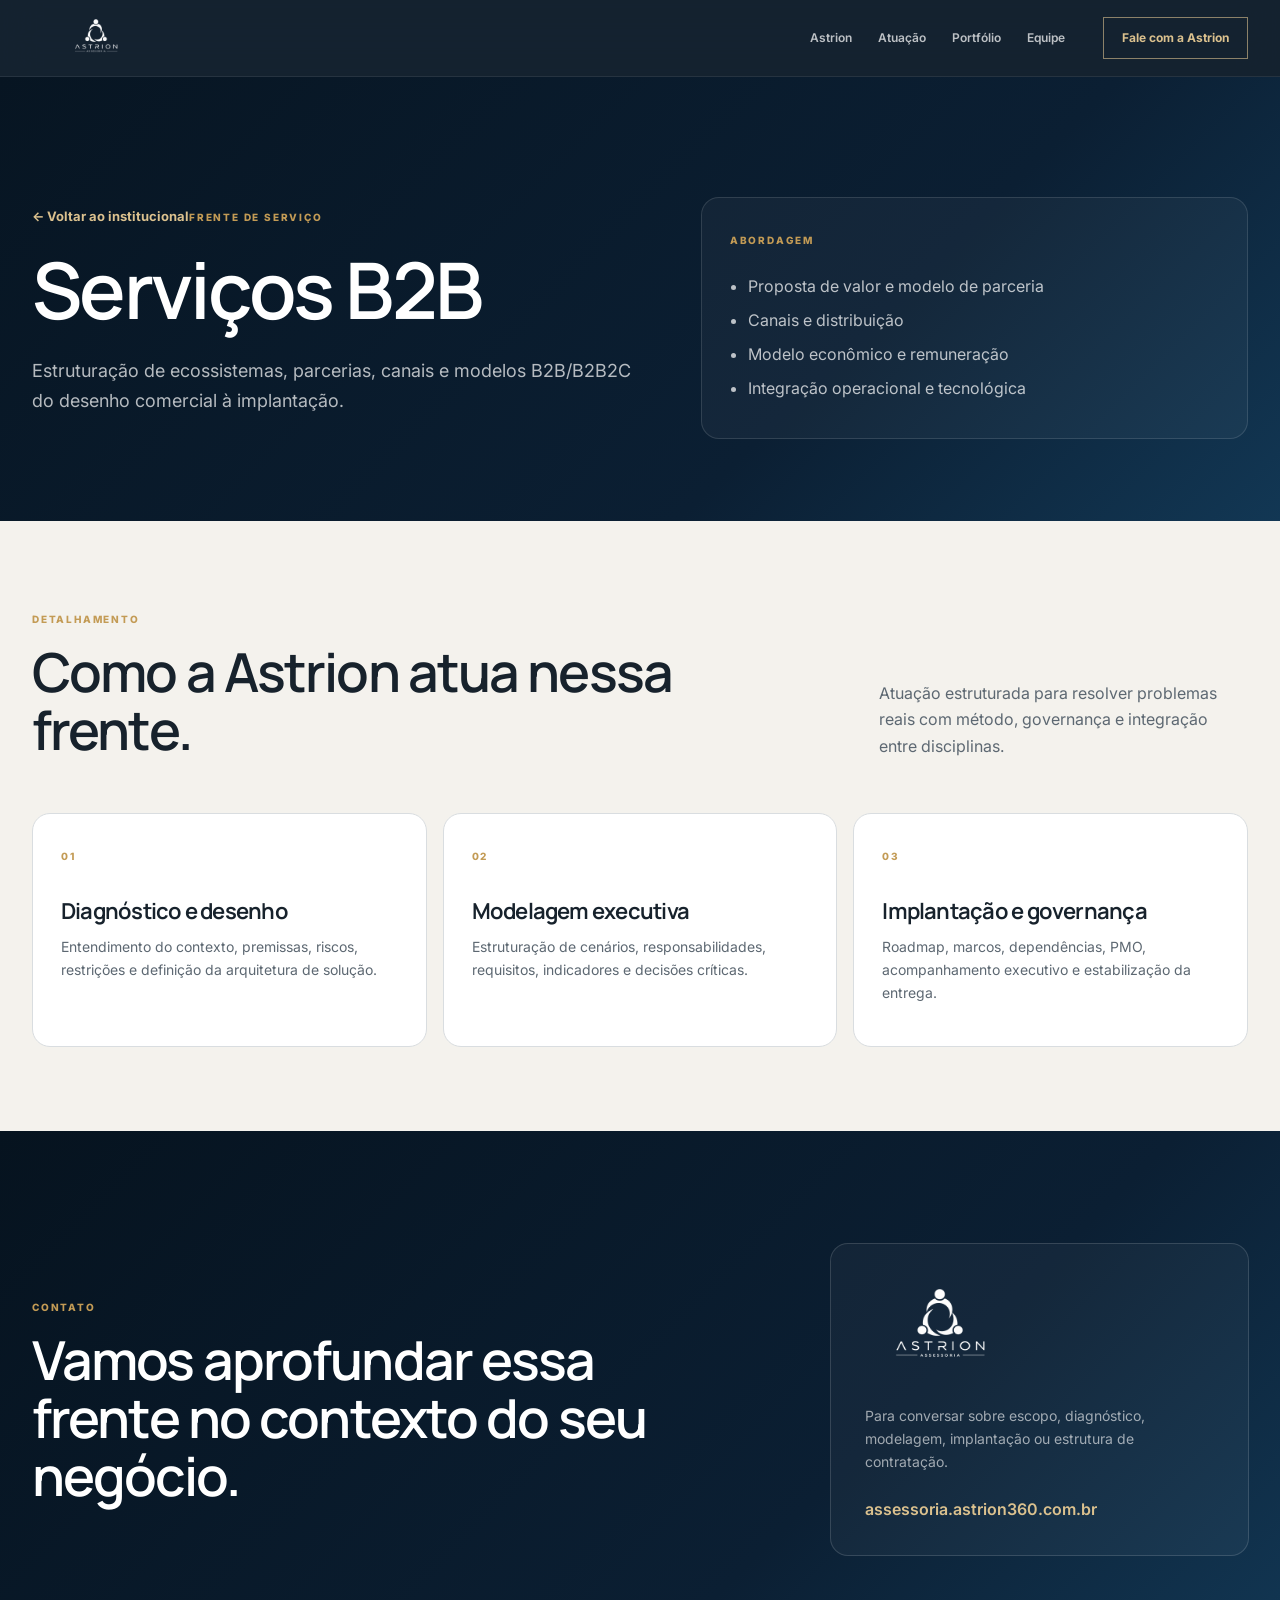
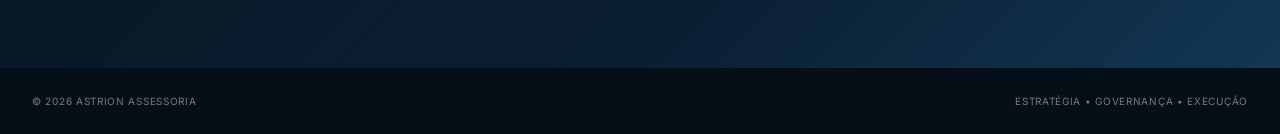
==== servicos/b2b.html @ 3fa319f4 "Publish institutional portfolio and service detail pages" ====
<!doctype html><html lang="pt-BR"><head><meta charset="utf-8"><meta name="viewport" content="width=device-width,initial-scale=1,viewport-fit=cover"><title>Serviços B2B | Astrion Assessoria</title><link rel="preconnect" href="https://fonts.googleapis.com"><link rel="preconnect" href="https://fonts.gstatic.com" crossorigin><link href="https://fonts.googleapis.com/css2?family=Inter:wght@400;500;600;700&family=Manrope:wght@500;600;700&display=swap" rel="stylesheet"><link rel="stylesheet" href="../styles.css"></head><body><header class="site-header"><div class="container header-inner"><a class="brand" href="../index.html"><img src="../assets/astrion-logo.png" alt="Astrion"></a><nav class="desktop-nav"><a href="../index.html#astrion">Astrion</a><a href="../index.html#atuacao">Atuação</a><a href="../index.html#portfolio">Portfólio</a><a href="../index.html#equipe">Equipe</a></nav><a class="header-cta" href="../index.html#contato">Fale com a Astrion</a></div></header><main><section class="detail-hero"><div class="container detail-hero-grid"><div><a class="back-link" href="../index.html#atuacao">← Voltar ao institucional</a><span class="eyebrow">FRENTE DE SERVIÇO</span><h1>Serviços B2B</h1><p>Estruturação de ecossistemas, parcerias, canais e modelos B2B/B2B2C do desenho comercial à implantação.</p></div><aside class="detail-panel"><span class="eyebrow">ABORDAGEM</span><ul><li>Proposta de valor e modelo de parceria</li><li>Canais e distribuição</li><li>Modelo econômico e remuneração</li><li>Integração operacional e tecnológica</li></ul></aside></div></section><section class="detail-section section-light"><div class="container section-heading"><div><span class="eyebrow">DETALHAMENTO</span><h2>Como a Astrion atua nessa frente.</h2></div><p>Atuação estruturada para resolver problemas reais com método, governança e integração entre disciplinas.</p></div><div class="container detail-grid"><article class="detail-card"><span class="eyebrow">01</span><h3>Diagnóstico e desenho</h3><p>Entendimento do contexto, premissas, riscos, restrições e definição da arquitetura de solução.</p></article><article class="detail-card"><span class="eyebrow">02</span><h3>Modelagem executiva</h3><p>Estruturação de cenários, responsabilidades, requisitos, indicadores e decisões críticas.</p></article><article class="detail-card"><span class="eyebrow">03</span><h3>Implantação e governança</h3><p>Roadmap, marcos, dependências, PMO, acompanhamento executivo e estabilização da entrega.</p></article></div></section><section class="contact-section"><div class="container contact-grid"><div><span class="eyebrow">CONTATO</span><h2>Vamos aprofundar essa frente no contexto do seu negócio.</h2></div><div class="contact-card"><img src="../assets/astrion-logo.png" alt="Astrion"><p>Para conversar sobre escopo, diagnóstico, modelagem, implantação ou estrutura de contratação.</p><a href="https://assessoria.astrion360.com.br/">assessoria.astrion360.com.br</a></div></div></section></main><footer class="site-footer"><div class="container footer-inner"><span>© 2026 Astrion Assessoria</span><span>Estratégia • Governança • Execução</span></div></footer></body></html>
---- styles.css ----
:root{
  --navy:#081725;
  --navy-2:#0e2941;
  --graphite:#171c22;
  --ink:#17222c;
  --slate:#5d6872;
  --muted:#87919a;
  --paper:#f4f2ed;
  --white:#fff;
  --line:#d9dde0;
  --gold:#c39b55;
  --gold-soft:#dbc18e;
  --gold-pale:#efe5d2;
  --shadow:0 24px 70px rgba(8,23,37,.13);
  --shadow-hover:0 28px 70px rgba(8,23,37,.18);
  --radius-sm:14px;
  --radius-md:18px;
  --radius-lg:24px;
  --ease:cubic-bezier(.22,.61,.36,1);
  --max:1240px;
}
*{box-sizing:border-box}
html{scroll-behavior:smooth}
body{margin:0;background:var(--paper);color:var(--ink);font-family:Inter,Arial,sans-serif;font-size:16px;line-height:1.5;-webkit-font-smoothing:antialiased}
img{display:block;max-width:100%}
a{color:inherit;text-decoration:none}
summary,a{-webkit-tap-highlight-color:transparent}
.container{width:min(var(--max),calc(100% - 64px));margin:0 auto}
.section-title,.section-copy,.section-heading>div,.section-heading>p{min-width:0}
.section-heading h2,.section-title h2{max-width:900px}
.section-heading>p{max-width:520px;justify-self:end}
.site-header{position:sticky;top:0;z-index:50;background:rgba(8,23,37,.95);backdrop-filter:blur(18px);border-bottom:1px solid rgba(255,255,255,.08)}
.header-inner{height:76px;display:flex;align-items:center;gap:28px}
.brand{width:128px;flex:0 0 auto}.brand img{width:100%;height:48px;object-fit:contain;filter:brightness(0) invert(1)}
.desktop-nav{display:flex;gap:26px;margin-left:auto}.desktop-nav a{font-size:12px;font-weight:600;color:rgba(255,255,255,.72);transition:.2s}.desktop-nav a:hover{color:#fff}
.header-cta{margin-left:10px;padding:11px 18px;border:1px solid rgba(219,193,142,.6);color:var(--gold-soft);font-size:12px;font-weight:700}
.mobile-nav{display:none;margin-left:auto;position:relative}.mobile-nav summary{list-style:none;width:44px;height:44px;display:grid;place-content:center;gap:5px;cursor:pointer}.mobile-nav summary::-webkit-details-marker{display:none}.mobile-nav summary span{width:22px;height:2px;background:#fff}.mobile-panel{position:absolute;right:0;top:52px;width:min(330px,86vw);padding:18px;background:var(--navy);border:1px solid rgba(255,255,255,.1);box-shadow:var(--shadow);display:grid}.mobile-panel a{padding:13px 8px;color:rgba(255,255,255,.8);font-size:14px;border-bottom:1px solid rgba(255,255,255,.08)}.mobile-panel .mobile-cta{margin-top:10px;border:1px solid var(--gold);color:var(--gold-soft);text-align:center}
.eyebrow{display:inline-block;margin-bottom:16px;color:var(--gold);font-size:10px;font-weight:800;letter-spacing:.18em;text-transform:uppercase}
h1,h2,h3,p{margin-top:0}h1,h2,h3{font-family:Manrope,Inter,sans-serif;letter-spacing:-.035em}h1{font-size:clamp(48px,6.1vw,88px);line-height:1.02;font-weight:600;margin-bottom:26px}h2{font-size:clamp(36px,4.2vw,58px);line-height:1.08;font-weight:600;margin-bottom:0}h3{font-size:22px;line-height:1.2;font-weight:650}.lead{font-size:20px;line-height:1.58;color:var(--slate)}
.hero{position:relative;overflow:hidden;background:radial-gradient(circle at 78% 28%,rgba(195,155,85,.14),transparent 25%),linear-gradient(135deg,#071522,#0a1d2d 63%,#102e48);color:#fff}.hero::before{content:"";position:absolute;inset:0;background-image:linear-gradient(rgba(255,255,255,.028) 1px,transparent 1px),linear-gradient(90deg,rgba(255,255,255,.028) 1px,transparent 1px);background-size:64px 64px;mask-image:linear-gradient(90deg,transparent 12%,#000 55%,#000)}.hero-grid{position:relative;z-index:2;min-height:calc(100svh - 76px);display:grid;grid-template-columns:1.18fr .82fr;gap:8vw;align-items:center;padding-top:72px;padding-bottom:100px}.hero-copy>p{max-width:760px;font-size:19px;line-height:1.65;color:rgba(255,255,255,.68)}.hero-actions{display:flex;gap:12px;flex-wrap:wrap;margin-top:34px}.btn{padding:14px 20px;font-size:13px;font-weight:700;border:1px solid transparent;transition:.2s}.btn-gold{background:var(--gold);color:#141a20}.btn-gold:hover{background:#d1ac67}.btn-ghost{border-color:rgba(255,255,255,.24);color:#fff}.btn-ghost:hover{border-color:rgba(255,255,255,.6)}
.hero-visual{position:relative;min-height:540px;display:grid;place-items:center;isolation:isolate}
.hero-emblem{position:relative;z-index:3;width:min(300px,62%);aspect-ratio:1;border-radius:50%;display:grid;place-items:center;background:rgba(255,255,255,.96);box-shadow:0 28px 80px rgba(0,0,0,.32)}
.hero-emblem img{width:63%}
.hero-orbit{position:absolute;left:50%;top:50%;translate:-50% -50%;border:1px solid rgba(219,193,142,.2);border-radius:50%;pointer-events:none}
.orbit-1{width:min(410px,78%);aspect-ratio:1}
.orbit-2{width:min(520px,98%);aspect-ratio:1;border-style:dashed}
.hero-index{--x:18%;--y:23%;position:absolute;z-index:4;left:var(--x);top:var(--y);translate:-50% -50%;width:150px;display:grid;justify-items:center;gap:5px;text-align:center;color:rgba(255,255,255,.66)}
.hero-index span{font-family:Manrope;font-size:28px;line-height:1;color:var(--gold-soft)}
.hero-index small{display:block;font-size:9px;line-height:1.2;letter-spacing:.15em;text-transform:uppercase;white-space:nowrap}
.idx-2{--x:84%;--y:50%}
.idx-3{--x:27%;--y:80%}.hero-capabilities{position:relative;z-index:3;border-top:1px solid rgba(255,255,255,.1);background:rgba(4,13,21,.34)}.capability-row{display:grid;grid-template-columns:repeat(5,1fr)}.capability-row div{padding:22px 24px;border-left:1px solid rgba(255,255,255,.08)}.capability-row div:first-child{border-left:none}.capability-row small{display:block;margin-bottom:5px;font-size:8px;letter-spacing:.14em;color:var(--gold-soft)}.capability-row strong{font-size:13px;font-weight:600;color:rgba(255,255,255,.82)}
.section{padding:112px 0}.section-light{background:var(--paper)}.section-white{background:#fff}.section-navy{background:var(--navy);color:#fff}.section-graphite{background:var(--graphite);color:#fff}.two-col{display:grid;grid-template-columns:1fr 1fr;gap:100px}.intro-grid{align-items:start}.section-copy p{color:var(--slate);font-size:16px;line-height:1.7}.pillars{display:grid;grid-template-columns:repeat(4,1fr);grid-auto-rows:1fr;gap:1px;margin-top:64px;background:var(--line);border:1px solid var(--line);border-radius:var(--radius-md);overflow:hidden}.pillars article{background:#fff;padding:30px;min-height:220px;height:100%}.pillars span,.service-card b,.method-track b,.references-grid span,.engagement-grid span{font-size:10px;color:var(--gold);font-weight:800}.pillars h3{margin:34px 0 10px}.pillars p{font-size:14px;color:var(--slate);line-height:1.6}.section-heading{display:grid;grid-template-columns:minmax(0,1.35fr) minmax(300px,.65fr);gap:80px;align-items:end;margin-bottom:54px}.section-heading>p{margin:0;color:var(--slate);line-height:1.65}.section-heading.inverse h2{color:#fff}.section-heading.inverse>p{color:rgba(255,255,255,.62)}
.services-grid{display:grid;grid-template-columns:repeat(3,1fr);grid-auto-rows:1fr;gap:14px;align-items:stretch}.service-card{min-height:240px;height:100%;padding:30px;border:1px solid rgba(255,255,255,.12);background:rgba(255,255,255,.028);border-radius:var(--radius-sm)}.service-card h3{margin:46px 0 12px;color:#fff}.service-card p{margin:0;color:rgba(255,255,255,.58);font-size:14px;line-height:1.58}.service-wide{grid-column:span 3;min-height:auto;display:grid;grid-template-columns:70px .5fr 1fr;align-items:center}.service-wide h3{margin:0}.service-wide p{max-width:700px}
.expertise-grid{display:grid;grid-template-columns:1.25fr .75fr .75fr;grid-template-rows:1fr 1fr;gap:16px;align-items:stretch}.expertise-card{padding:34px;background:#fff;border:1px solid #e0ddd6;min-height:260px;height:100%;border-radius:var(--radius-md)}.expertise-card.featured{grid-row:span 2;background:var(--navy);color:#fff;padding:42px}.expertise-card>span{font-size:9px;font-weight:800;letter-spacing:.14em;color:var(--gold)}.expertise-card h3{font-size:26px;margin:32px 0 14px}.expertise-card p{font-size:14px;line-height:1.65;color:var(--slate)}.expertise-card.featured p{color:rgba(255,255,255,.63)}.expertise-card ul{list-style:none;padding:0;margin:28px 0 0}.expertise-card li{padding:10px 0;border-top:1px solid rgba(255,255,255,.12);font-size:13px;color:rgba(255,255,255,.78)}
.method-track{display:grid;grid-template-columns:repeat(6,1fr);grid-auto-rows:1fr;gap:1px;background:rgba(255,255,255,.12);border:1px solid rgba(255,255,255,.12);border-radius:var(--radius-md);overflow:hidden}.method-track article{padding:28px 22px;background:var(--graphite);min-height:245px;height:100%}.method-track h3{margin:44px 0 10px;color:#fff;font-size:18px}.method-track p{font-size:13px;line-height:1.58;color:rgba(255,255,255,.56)}.governance-bar{margin-top:34px;display:grid;grid-template-columns:repeat(5,1fr);border-top:1px solid rgba(255,255,255,.12);border-bottom:1px solid rgba(255,255,255,.12)}.governance-bar div{padding:18px 14px;border-left:1px solid rgba(255,255,255,.1)}.governance-bar div:first-child{border-left:none}.governance-bar small{display:block;font-size:8px;letter-spacing:.14em;color:var(--gold-soft);margin-bottom:6px}.governance-bar strong{font-size:12px;color:rgba(255,255,255,.75)}
.integrator-grid{display:grid;grid-template-columns:.85fr 1.15fr;gap:80px;align-items:center}.integrator-diagram{position:relative;min-height:620px;display:grid;place-items:center}.core{position:relative;z-index:3;width:220px;height:220px;border-radius:50%;background:#fff;box-shadow:var(--shadow);display:grid;place-items:center;text-align:center}.core img{width:115px}.core span{margin-top:-38px;font-size:10px;letter-spacing:.1em;text-transform:uppercase;color:var(--slate)}.node{position:absolute;width:144px;min-height:44px;padding:12px 14px;background:var(--navy);color:#fff;text-align:center;display:grid;place-items:center;font-size:11px;line-height:1.25;font-weight:600;box-shadow:0 10px 30px rgba(8,23,37,.13);border:1px solid rgba(195,155,85,.22);border-radius:12px}.node::after{content:"";position:absolute;height:1px;background:#cfc7b7;transform-origin:left center}.n1{top:5%;left:40%}.n1::after{width:120px;transform:rotate(76deg);left:50%;top:100%}.n2{top:20%;right:2%}.n2::after{width:120px;transform:rotate(145deg);left:0;top:80%}.n3{top:48%;right:0}.n3::after{width:120px;transform:rotate(180deg);left:0;top:50%}.n4{bottom:14%;right:6%}.n4::after{width:115px;transform:rotate(218deg);left:0;top:10%}.n5{bottom:5%;left:39%}.n5::after{width:120px;transform:rotate(260deg);left:50%;top:0}.n6{bottom:18%;left:2%}.n6::after{width:120px;transform:rotate(325deg);left:100%;top:15%}.n7{top:48%;left:0}.n7::after{width:120px;left:100%;top:50%}.n8{top:20%;left:4%}.n8::after{width:115px;transform:rotate(35deg);left:100%;top:80%}
.references-grid{display:grid;grid-template-columns:repeat(3,1fr);grid-auto-rows:1fr;gap:16px;align-items:stretch}.references-grid article{padding:30px;border:1px solid var(--line);background:var(--paper);min-height:230px;height:100%;border-radius:var(--radius-md)}.references-grid h3{margin:38px 0 10px}.references-grid p{font-size:14px;line-height:1.6;color:var(--slate)}
.team-section{background:linear-gradient(140deg,#071522,#0b1f33 68%,#0e2b45)}.team-grid{display:grid;grid-template-columns:repeat(3,1fr);grid-auto-rows:1fr;gap:28px;align-items:stretch}.person-card{height:100%;background:#fff;color:var(--ink);box-shadow:0 14px 40px rgba(0,0,0,.14);border:1px solid rgba(255,255,255,.3);border-radius:var(--radius-md);overflow:hidden}.portrait{aspect-ratio:4/5;background:#d9d7d1;overflow:hidden}.portrait img{width:100%;height:100%;object-fit:cover;object-position:center 18%;transition:transform .4s ease}.person-card:hover .portrait img{transform:scale(1.02)}.person-copy{padding:24px 24px 28px}.person-copy h3{font-size:22px;margin-bottom:7px}.person-copy .role{font-size:11px;line-height:1.45;font-weight:700;letter-spacing:.035em;color:#97763d;text-transform:uppercase;margin-bottom:15px}.person-copy>p:last-of-type{font-size:14px;line-height:1.62;color:var(--slate);margin-bottom:0}.person-copy small{display:block;margin-top:15px;color:var(--muted);font-size:10px;line-height:1.5}.portrait-placeholder{display:grid;place-items:center;background:radial-gradient(circle at 50% 38%,rgba(195,155,85,.2),transparent 22%),linear-gradient(145deg,#0b1f33,#143a58)}.portrait-placeholder{position:relative}.portrait-placeholder::before,.portrait-placeholder::after{content:"";position:absolute;border:1px solid rgba(219,193,142,.32);border-radius:50%}.portrait-placeholder::before{width:44%;aspect-ratio:1}.portrait-placeholder::after{width:68%;aspect-ratio:1;border-style:dashed;opacity:.6}.portrait-placeholder i{width:32%;aspect-ratio:1;border-radius:50%;background:rgba(255,255,255,.07);box-shadow:0 0 0 18px rgba(255,255,255,.025)}.pending-photo .person-copy{border-top:3px solid var(--gold)}.wellington-card .portrait img{object-position:22% 22%;transform:scale(1.33);transform-origin:40% 30%}.wellington-card:hover .portrait img{transform:scale(1.35)}
.engagement-grid{display:grid;grid-template-columns:repeat(4,1fr);grid-auto-rows:1fr;gap:14px;align-items:stretch}.engagement-grid article{padding:30px;background:#fff;border:1px solid var(--line);min-height:240px;height:100%;border-radius:var(--radius-md)}.engagement-grid h3{margin:42px 0 12px}.engagement-grid p{font-size:14px;line-height:1.6;color:var(--slate)}
.contact-section{padding:112px 0;background:linear-gradient(135deg,#06131f,#0b1f33 65%,#123754);color:#fff}.contact-grid{display:grid;grid-template-columns:1.25fr .75fr;gap:100px;align-items:center}.contact-card{padding:34px;border:1px solid rgba(255,255,255,.14);background:rgba(255,255,255,.04);border-radius:var(--radius-md)}.contact-card img{width:150px;filter:brightness(0) invert(1);margin-bottom:26px}.contact-card p{font-size:14px;line-height:1.65;color:rgba(255,255,255,.6)}.contact-card a{display:inline-block;margin-top:10px;color:var(--gold-soft);font-weight:600}.site-footer{background:#050f18;color:rgba(255,255,255,.45);font-size:10px;letter-spacing:.07em;text-transform:uppercase}.footer-inner{min-height:66px;display:flex;align-items:center;justify-content:space-between;gap:20px}
@media(max-width:1120px){.desktop-nav,.header-cta{display:none}.mobile-nav{display:block}.hero-grid{grid-template-columns:1fr .75fr;gap:40px}.capability-row{grid-template-columns:repeat(3,1fr)}.capability-row div:nth-child(4),.capability-row div:nth-child(5){border-top:1px solid rgba(255,255,255,.08)}.section-heading,.two-col,.integrator-grid,.contact-grid{grid-template-columns:1fr;gap:34px}.services-grid{grid-template-columns:repeat(2,1fr)}.service-wide{grid-column:span 2;grid-template-columns:60px 1fr}.service-wide p{grid-column:2}.expertise-grid{grid-template-columns:1fr 1fr;grid-template-rows:auto}.expertise-card.featured{grid-column:span 2;grid-row:auto}.method-track{grid-template-columns:repeat(3,1fr)}.governance-bar{grid-template-columns:repeat(3,1fr)}.team-grid{grid-template-columns:repeat(2,1fr)}.engagement-grid{grid-template-columns:repeat(2,1fr)}.integrator-diagram{min-height:560px}}
@media(max-width:760px){.container{width:min(100% - 36px,var(--max))}.header-inner{height:64px}.brand{width:105px}.brand img{height:42px}.hero-grid{min-height:auto;grid-template-columns:1fr;padding-top:72px;padding-bottom:66px}.hero-copy>p{font-size:16px}.hero-visual{min-height:360px;margin-top:10px}.hero-emblem{width:180px}.orbit-1{width:260px;height:260px}.orbit-2{width:330px;height:330px}.hero-index{width:118px}.hero-index span{font-size:20px}.hero-index small{font-size:8px;letter-spacing:.12em}.hero-index{--x:17%;--y:22%}.idx-2{--x:84%;--y:50%}.idx-3{--x:28%;--y:81%}.capability-row{grid-template-columns:1fr 1fr}.capability-row div{padding:16px 12px}.capability-row div:nth-child(3),.capability-row div:nth-child(5){border-top:1px solid rgba(255,255,255,.08)}.section{padding:78px 0}.section-heading{margin-bottom:36px}.pillars,.services-grid,.expertise-grid,.method-track,.references-grid,.team-grid,.engagement-grid{grid-template-columns:1fr}.pillars{margin-top:40px}.service-wide,.expertise-card.featured{grid-column:auto}.service-wide{display:block}.service-wide h3{margin:34px 0 10px}.method-track article{min-height:180px}.governance-bar{grid-template-columns:1fr 1fr}.integrator-diagram{min-height:500px;transform:scale(.88);margin:-20px -28px}.team-grid{gap:20px}.portrait{aspect-ratio:1/1.08}.person-copy{padding:20px 20px 24px}.contact-section{padding:78px 0}.footer-inner{min-height:80px;flex-direction:column;justify-content:center;text-align:center}}
@media(max-width:460px){h1{font-size:43px}h2{font-size:34px}.hero-actions{display:grid}.btn{text-align:center}.capability-row{grid-template-columns:1fr}.capability-row div{border-left:none;border-top:1px solid rgba(255,255,255,.08)}.capability-row div:first-child{border-top:none}.governance-bar{grid-template-columns:1fr}.integrator-diagram{min-height:430px;transform:scale(.72);margin:-55px -70px}.portrait{aspect-ratio:4/5}.person-copy h3{font-size:20px}}
@media(prefers-reduced-motion:reduce){html{scroll-behavior:auto}.portrait img,.btn,.desktop-nav a{transition:none!important}}

/* INTERAÇÕES EXECUTIVAS — desktop com mouse */
@media (hover:hover) and (pointer:fine){
  .pillars article,
  .service-card,
  .expertise-card,
  .method-track article,
  .references-grid article,
  .person-card,
  .engagement-grid article,
  .contact-card,
  .capability-row div,
  .node{
    transition:
      transform .28s var(--ease),
      box-shadow .28s var(--ease),
      border-color .28s var(--ease),
      background-color .28s var(--ease),
      color .28s var(--ease);
    will-change:transform;
  }

  .pillars article:hover,
  .expertise-card:not(.featured):hover,
  .references-grid article:hover,
  .engagement-grid article:hover{
    transform:translateY(-6px);
    border-color:rgba(195,155,85,.58);
    box-shadow:var(--shadow-hover);
    position:relative;
    z-index:2;
  }

  .service-card:hover,
  .method-track article:hover{
    transform:translateY(-6px);
    border-color:rgba(219,193,142,.48);
    background:rgba(255,255,255,.055);
    box-shadow:0 22px 56px rgba(0,0,0,.2);
    position:relative;
    z-index:2;
  }

  .expertise-card.featured:hover{
    transform:translateY(-6px);
    box-shadow:0 26px 70px rgba(8,23,37,.25);
  }

  .person-card:hover{
    transform:translateY(-7px);
    box-shadow:0 28px 70px rgba(0,0,0,.24);
  }

  .person-card:hover .portrait img{
    transform:scale(1.035);
  }

  .wellington-card:hover .portrait img{
    transform:scale(1.35);
  }

  .contact-card:hover{
    transform:translateY(-5px);
    border-color:rgba(219,193,142,.42);
    background:rgba(255,255,255,.065);
    box-shadow:0 24px 60px rgba(0,0,0,.16);
  }

  .capability-row div:hover{
    background:rgba(255,255,255,.04);
  }

  .node:hover{
    transform:translateY(-4px) scale(1.025);
    border-color:rgba(219,193,142,.6);
    box-shadow:0 18px 38px rgba(8,23,37,.22);
  }
}

/* Acessibilidade: foco visível e sem deslocamentos em touch */
a:focus-visible,summary:focus-visible{
  outline:2px solid var(--gold-soft);
  outline-offset:4px;
}


/* AJUSTES DE PROPORÇÃO E ALINHAMENTO INTERNO */
.service-card:not(.service-wide),
.references-grid article,
.engagement-grid article{
  display:flex;
  flex-direction:column;
}
.service-card:not(.service-wide) h3{
  min-height:54px;
}
.references-grid h3,
.engagement-grid h3{
  min-height:52px;
}
.service-card:not(.service-wide) p,
.references-grid article p,
.engagement-grid article p{
  margin-bottom:0;
}
.person-card{
  display:flex;
  flex-direction:column;
}
.person-copy{
  flex:1;
  display:flex;
  flex-direction:column;
}
.person-copy .role{
  min-height:34px;
}
.person-copy>p:last-of-type{
  margin-top:auto;
}

/* Em telas touch, mantém resposta tátil sem depender de hover */
@media (hover:none){
  .pillars article:active,
  .service-card:active,
  .expertise-card:active,
  .method-track article:active,
  .references-grid article:active,
  .person-card:active,
  .engagement-grid article:active,
  .contact-card:active{
    transform:scale(.992);
  }
}

/* Diagrama integrador realmente responsivo: não reduzimos o desktop inteiro no celular */
@media(max-width:760px){
  .integrator-diagram{
    min-height:auto;
    transform:none;
    margin:0;
    grid-template-columns:repeat(2,minmax(0,1fr));
    gap:10px;
    place-items:stretch;
  }
  .integrator-diagram .core{
    grid-column:1/-1;
    position:relative;
    justify-self:center;
    width:180px;
    height:180px;
    margin-bottom:14px;
  }
  .integrator-diagram .node{
    position:static;
    width:auto;
    min-width:0;
    min-height:54px;
  }
  .integrator-diagram .node::after{
    display:none;
  }
}
@media(max-width:460px){
  .integrator-diagram{
    grid-template-columns:1fr;
  }
  .integrator-diagram .core{
    grid-column:auto;
  }
}

/* FINAL INSTITUTIONAL */
.hero-visual{display:grid!important;grid-template-columns:1fr 1fr 1fr;grid-template-rows:1fr 1fr 1fr;align-items:center;justify-items:center;min-height:560px}
.hero-emblem{grid-column:2;grid-row:2;position:relative}
.hero-index{position:relative!important;left:auto!important;right:auto!important;top:auto!important;bottom:auto!important;translate:none!important;transform:none!important;width:150px;display:grid;justify-items:center;text-align:center}
.hero-index small{white-space:nowrap}.idx-1{grid-column:1;grid-row:1;align-self:end}.idx-2{grid-column:3;grid-row:2;align-self:center}.idx-3{grid-column:1;grid-row:3;align-self:start}
.service-card{display:flex;flex-direction:column}.service-card .learn-more{margin-top:auto;padding-top:18px;font-size:12px;font-weight:700;color:var(--gold-soft)}.service-wide .learn-more{margin-top:0;padding-top:0;justify-self:end}
.portfolio-grid{display:grid;grid-template-columns:repeat(4,1fr);gap:16px}.portfolio-card{padding:28px 26px;background:#fff;border:1px solid var(--line);border-radius:18px;box-shadow:0 20px 60px rgba(8,23,37,.1);transition:transform .28s var(--ease),box-shadow .28s var(--ease),border-color .28s var(--ease)}.portfolio-card b{font-size:10px;color:var(--gold);font-weight:800;letter-spacing:.08em}.portfolio-card strong{display:block;font-family:Manrope,Inter,sans-serif;font-size:42px;line-height:1;color:var(--navy);margin:24px 0 10px}.portfolio-card p{margin:0;color:var(--slate);font-size:14px;line-height:1.6}
.detail-hero{padding:120px 0 82px;background:linear-gradient(135deg,#071522,#0b1f33 65%,#123754);color:#fff}.detail-hero-grid{display:grid;grid-template-columns:1.05fr .95fr;gap:64px;align-items:center}.detail-hero p{max-width:760px;font-size:18px;line-height:1.65;color:rgba(255,255,255,.7)}.detail-panel{padding:28px;background:rgba(255,255,255,.04);border:1px solid rgba(255,255,255,.12);border-radius:18px}.detail-panel ul{margin:0;padding-left:18px;color:rgba(255,255,255,.72)}.detail-panel li{margin:10px 0}.detail-section{padding:84px 0}.detail-grid{display:grid;grid-template-columns:repeat(3,1fr);gap:16px}.detail-card{padding:28px;background:#fff;border:1px solid var(--line);border-radius:18px;transition:transform .28s var(--ease),box-shadow .28s var(--ease),border-color .28s var(--ease)}.detail-card h3{margin:18px 0 10px}.detail-card p{font-size:14px;color:var(--slate);line-height:1.65}.back-link{display:inline-flex;align-items:center;gap:8px;font-size:13px;font-weight:700;color:var(--gold-soft);margin-bottom:24px}
@media (hover:hover) and (pointer:fine){.portfolio-card:hover,.detail-card:hover{transform:translateY(-6px);border-color:rgba(195,155,85,.58);box-shadow:var(--shadow-hover)}}
@media(max-width:1120px){.portfolio-grid,.detail-grid{grid-template-columns:repeat(2,1fr)}.detail-hero-grid{grid-template-columns:1fr;gap:34px}}
@media(max-width:760px){.hero-visual{min-height:390px}.hero-index{width:116px}.hero-index span{font-size:20px}.hero-index small{font-size:8px;letter-spacing:.12em}.portfolio-grid,.detail-grid{grid-template-columns:1fr}.detail-section{padding:68px 0}}
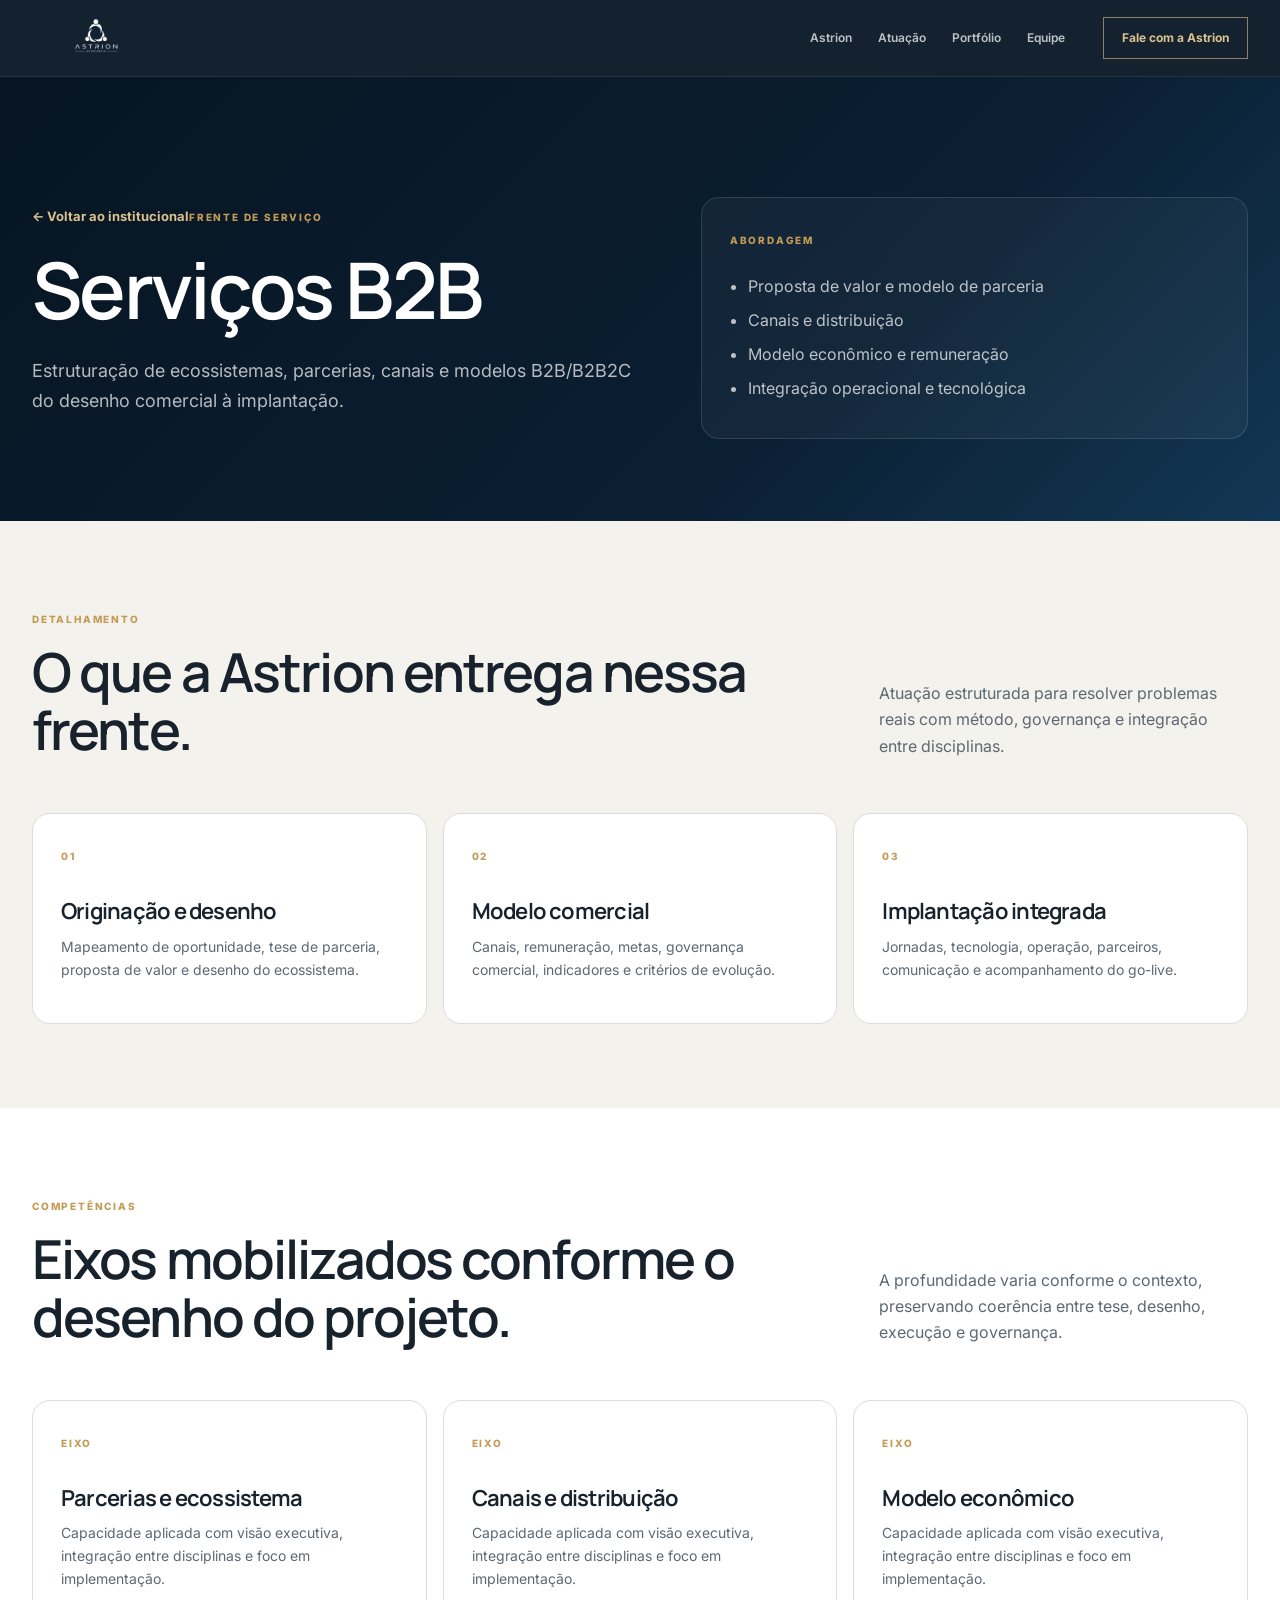
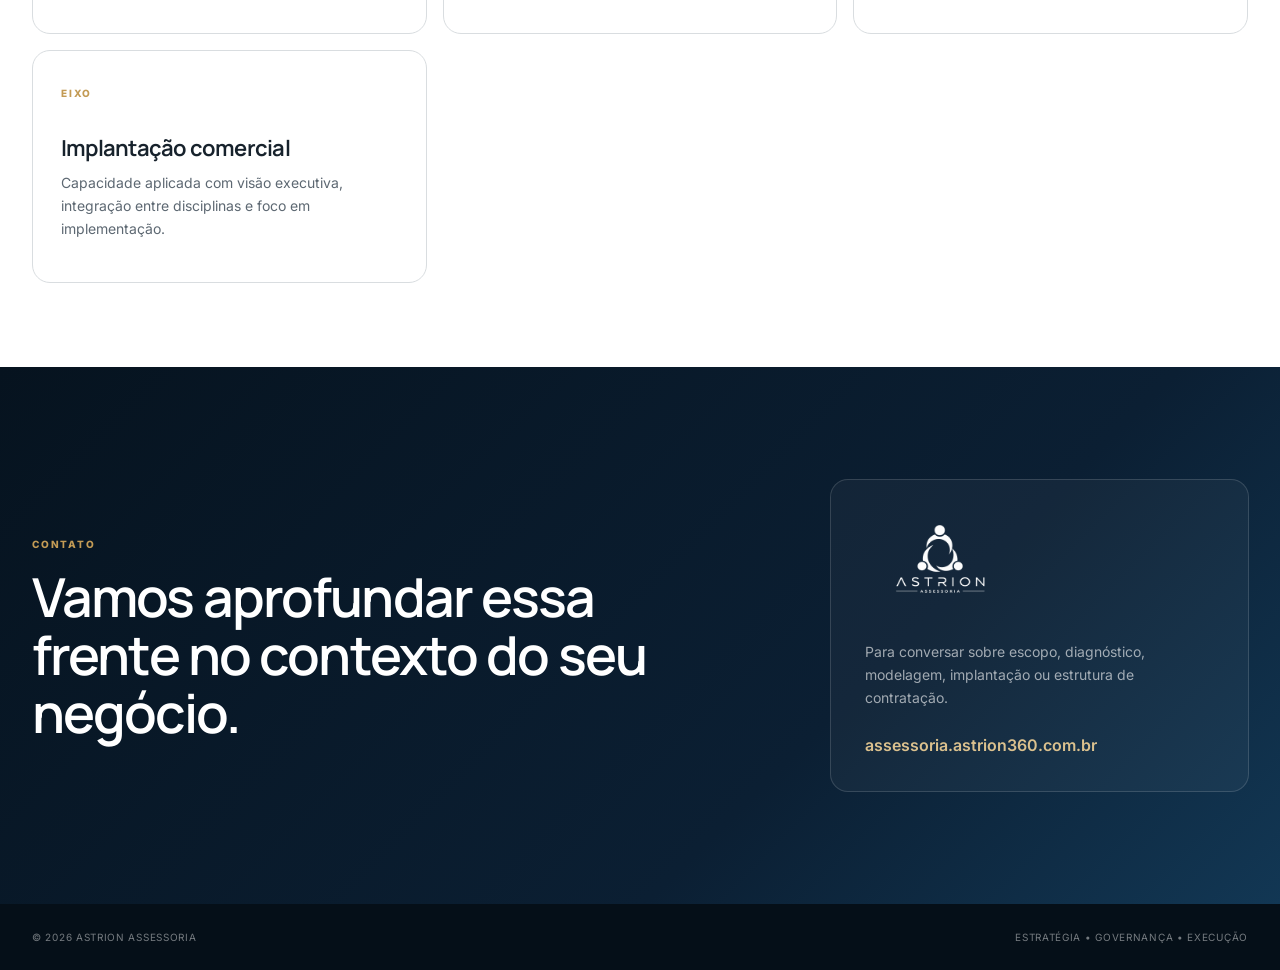
==== commit 620e0271: "Publish final Astrion institutional site with team portraits, portfolio and service pages" ====
--- a/servicos/b2b.html
+++ b/servicos/b2b.html
@@ -1 +1,6 @@
-<!doctype html><html lang="pt-BR"><head><meta charset="utf-8"><meta name="viewport" content="width=device-width,initial-scale=1,viewport-fit=cover"><title>Serviços B2B | Astrion Assessoria</title><link rel="preconnect" href="https://fonts.googleapis.com"><link rel="preconnect" href="https://fonts.gstatic.com" crossorigin><link href="https://fonts.googleapis.com/css2?family=Inter:wght@400;500;600;700&family=Manrope:wght@500;600;700&display=swap" rel="stylesheet"><link rel="stylesheet" href="../styles.css"></head><body><header class="site-header"><div class="container header-inner"><a class="brand" href="../index.html"><img src="../assets/astrion-logo.png" alt="Astrion"></a><nav class="desktop-nav"><a href="../index.html#astrion">Astrion</a><a href="../index.html#atuacao">Atuação</a><a href="../index.html#portfolio">Portfólio</a><a href="../index.html#equipe">Equipe</a></nav><a class="header-cta" href="../index.html#contato">Fale com a Astrion</a></div></header><main><section class="detail-hero"><div class="container detail-hero-grid"><div><a class="back-link" href="../index.html#atuacao">← Voltar ao institucional</a><span class="eyebrow">FRENTE DE SERVIÇO</span><h1>Serviços B2B</h1><p>Estruturação de ecossistemas, parcerias, canais e modelos B2B/B2B2C do desenho comercial à implantação.</p></div><aside class="detail-panel"><span class="eyebrow">ABORDAGEM</span><ul><li>Proposta de valor e modelo de parceria</li><li>Canais e distribuição</li><li>Modelo econômico e remuneração</li><li>Integração operacional e tecnológica</li></ul></aside></div></section><section class="detail-section section-light"><div class="container section-heading"><div><span class="eyebrow">DETALHAMENTO</span><h2>Como a Astrion atua nessa frente.</h2></div><p>Atuação estruturada para resolver problemas reais com método, governança e integração entre disciplinas.</p></div><div class="container detail-grid"><article class="detail-card"><span class="eyebrow">01</span><h3>Diagnóstico e desenho</h3><p>Entendimento do contexto, premissas, riscos, restrições e definição da arquitetura de solução.</p></article><article class="detail-card"><span class="eyebrow">02</span><h3>Modelagem executiva</h3><p>Estruturação de cenários, responsabilidades, requisitos, indicadores e decisões críticas.</p></article><article class="detail-card"><span class="eyebrow">03</span><h3>Implantação e governança</h3><p>Roadmap, marcos, dependências, PMO, acompanhamento executivo e estabilização da entrega.</p></article></div></section><section class="contact-section"><div class="container contact-grid"><div><span class="eyebrow">CONTATO</span><h2>Vamos aprofundar essa frente no contexto do seu negócio.</h2></div><div class="contact-card"><img src="../assets/astrion-logo.png" alt="Astrion"><p>Para conversar sobre escopo, diagnóstico, modelagem, implantação ou estrutura de contratação.</p><a href="https://assessoria.astrion360.com.br/">assessoria.astrion360.com.br</a></div></div></section></main><footer class="site-footer"><div class="container footer-inner"><span>© 2026 Astrion Assessoria</span><span>Estratégia • Governança • Execução</span></div></footer></body></html>+<!DOCTYPE html><html lang="pt-BR"><head><meta charset="utf-8"/><meta name="viewport" content="width=device-width,initial-scale=1,viewport-fit=cover"/><meta name="theme-color" content="#081725"/><meta name="description" content="Serviços B2B — Astrion Assessoria"/><title>Serviços B2B | Astrion Assessoria</title><link rel="preconnect" href="https://fonts.googleapis.com"/><link rel="preconnect" href="https://fonts.gstatic.com" crossorigin/><link href="https://fonts.googleapis.com/css2?family=Inter:wght@400;500;600;700&family=Manrope:wght@500;600;700&display=swap" rel="stylesheet"/><link rel="stylesheet" href="../styles.css"/></head><body>
+<header class="site-header"><div class="container header-inner"><a class="brand" href="../index.html#inicio"><img src="../assets/astrion-logo.png" alt="Astrion Assessoria"/></a><nav class="desktop-nav"><a href="../index.html#astrion">Astrion</a><a href="../index.html#atuacao">Atuação</a><a href="../index.html#portfolio">Portfólio</a><a href="../index.html#equipe">Equipe</a></nav><a class="header-cta" href="../index.html#contato">Fale com a Astrion</a><details class="mobile-nav"><summary aria-label="Abrir menu"><span></span><span></span><span></span></summary><div class="mobile-panel"><a href="../index.html#astrion">Astrion</a><a href="../index.html#atuacao">Atuação</a><a href="../index.html#portfolio">Portfólio</a><a href="../index.html#equipe">Equipe</a><a class="mobile-cta" href="../index.html#contato">Fale com a Astrion</a></div></details></div></header>
+<main><section class="detail-hero"><div class="container detail-hero-grid"><div><a class="back-link" href="../index.html#atuacao">← Voltar ao institucional</a><span class="eyebrow">FRENTE DE SERVIÇO</span><h1>Serviços B2B</h1><p>Estruturação de ecossistemas, parcerias, canais e modelos B2B/B2B2C do desenho comercial à implantação.</p></div><aside class="detail-panel"><span class="eyebrow">ABORDAGEM</span><ul><li>Proposta de valor e modelo de parceria</li><li>Canais e distribuição</li><li>Modelo econômico e remuneração</li><li>Integração operacional e tecnológica</li></ul></aside></div></section>
+<section class="detail-section section-light"><div class="container section-heading"><div><span class="eyebrow">DETALHAMENTO</span><h2>O que a Astrion entrega nessa frente.</h2></div><p>Atuação estruturada para resolver problemas reais com método, governança e integração entre disciplinas.</p></div><div class="container detail-grid"><article class="detail-card"><span class="eyebrow">01</span><h3>Originação e desenho</h3><p>Mapeamento de oportunidade, tese de parceria, proposta de valor e desenho do ecossistema.</p></article><article class="detail-card"><span class="eyebrow">02</span><h3>Modelo comercial</h3><p>Canais, remuneração, metas, governança comercial, indicadores e critérios de evolução.</p></article><article class="detail-card"><span class="eyebrow">03</span><h3>Implantação integrada</h3><p>Jornadas, tecnologia, operação, parceiros, comunicação e acompanhamento do go-live.</p></article></div></section>
+<section class="detail-section section-white"><div class="container section-heading"><div><span class="eyebrow">COMPETÊNCIAS</span><h2>Eixos mobilizados conforme o desenho do projeto.</h2></div><p>A profundidade varia conforme o contexto, preservando coerência entre tese, desenho, execução e governança.</p></div><div class="container detail-grid"><article class="detail-card"><span class="eyebrow">EIXO</span><h3>Parcerias e ecossistema</h3><p>Capacidade aplicada com visão executiva, integração entre disciplinas e foco em implementação.</p></article><article class="detail-card"><span class="eyebrow">EIXO</span><h3>Canais e distribuição</h3><p>Capacidade aplicada com visão executiva, integração entre disciplinas e foco em implementação.</p></article><article class="detail-card"><span class="eyebrow">EIXO</span><h3>Modelo econômico</h3><p>Capacidade aplicada com visão executiva, integração entre disciplinas e foco em implementação.</p></article><article class="detail-card"><span class="eyebrow">EIXO</span><h3>Implantação comercial</h3><p>Capacidade aplicada com visão executiva, integração entre disciplinas e foco em implementação.</p></article></div></section>
+<section class="contact-section"><div class="container contact-grid"><div><span class="eyebrow">CONTATO</span><h2>Vamos aprofundar essa frente no contexto do seu negócio.</h2></div><div class="contact-card"><img src="../assets/astrion-logo.png" alt="Astrion Assessoria"/><p>Para conversar sobre escopo, diagnóstico, modelagem, implantação ou estrutura de contratação.</p><a href="https://assessoria.astrion360.com.br/">assessoria.astrion360.com.br</a></div></div></section></main><footer class="site-footer"><div class="container footer-inner"><span>© 2026 Astrion Assessoria</span><span>Estratégia • Governança • Execução</span></div></footer></body></html>
--- a/styles.css
+++ b/styles.css
@@ -245,3 +245,64 @@
 @media (hover:hover) and (pointer:fine){.portfolio-card:hover,.detail-card:hover{transform:translateY(-6px);border-color:rgba(195,155,85,.58);box-shadow:var(--shadow-hover)}}
 @media(max-width:1120px){.portfolio-grid,.detail-grid{grid-template-columns:repeat(2,1fr)}.detail-hero-grid{grid-template-columns:1fr;gap:34px}}
 @media(max-width:760px){.hero-visual{min-height:390px}.hero-index{width:116px}.hero-index span{font-size:20px}.hero-index small{font-size:8px;letter-spacing:.12em}.portfolio-grid,.detail-grid{grid-template-columns:1fr}.detail-section{padding:68px 0}}
+
+
+/* ===== ASTRION FINAL — ALIGNMENT, INTERACTION & DETAIL PAGES ===== */
+.hero-visual{position:relative;min-height:560px;display:grid;place-items:center;padding-bottom:118px}
+.hero-emblem{position:relative;z-index:3;width:min(300px,62%);aspect-ratio:1;border-radius:50%;display:grid;place-items:center;background:rgba(255,255,255,.96);box-shadow:0 28px 80px rgba(0,0,0,.32)}
+.hero-emblem img{width:63%}
+.hero-orbit{position:absolute;left:50%;top:45%;translate:-50% -50%;border:1px solid rgba(219,193,142,.2);border-radius:50%;pointer-events:none}
+.orbit-1{width:min(410px,78%);aspect-ratio:1}.orbit-2{width:min(520px,98%);aspect-ratio:1;border-style:dashed}
+.hero-steps{position:absolute;left:0;right:0;bottom:22px;display:grid;grid-template-columns:repeat(3,1fr);gap:12px;z-index:5}
+.hero-index{position:static!important;translate:none!important;width:auto!important;padding:14px 12px;border-top:1px solid rgba(219,193,142,.28);display:grid;justify-items:center;gap:5px;text-align:center;color:rgba(255,255,255,.7)}
+.hero-index span{font-family:Manrope;font-size:25px;line-height:1;color:var(--gold-soft)}
+.hero-index small{font-size:9px;letter-spacing:.14em;text-transform:uppercase;white-space:nowrap}
+
+.service-card{display:flex;flex-direction:column}
+.service-card .learn-more{margin-top:auto;padding-top:18px;font-size:12px;font-weight:700;color:var(--gold-soft);transition:.2s}
+.service-wide .learn-more{margin-top:0;padding-top:0;justify-self:end}
+
+.portfolio-grid{display:grid;grid-template-columns:repeat(4,1fr);gap:16px}
+.portfolio-card{padding:28px 26px;background:#fff;border:1px solid var(--line);border-radius:18px;box-shadow:0 20px 60px rgba(8,23,37,.1);transition:transform .28s var(--ease),box-shadow .28s var(--ease),border-color .28s var(--ease)}
+.portfolio-card b{font-size:10px;color:var(--gold);font-weight:800;letter-spacing:.08em}
+.portfolio-card strong{display:block;font-family:Manrope,Inter,sans-serif;font-size:42px;line-height:1;color:var(--navy);margin:24px 0 10px}
+.portfolio-card p{margin:0;color:var(--slate);font-size:14px;line-height:1.6}
+
+.portrait img{object-position:center 18%;transform:none!important}
+.portrait-wellington img{object-position:center 18%}.portrait-jayme img{object-position:center 20%}
+.person-card:hover .portrait img{transform:scale(1.035)!important}
+
+.detail-hero{padding:120px 0 82px;background:linear-gradient(135deg,#071522,#0b1f33 65%,#123754);color:#fff}
+.detail-hero-grid{display:grid;grid-template-columns:1.05fr .95fr;gap:64px;align-items:center}
+.detail-hero p{max-width:760px;font-size:18px;line-height:1.65;color:rgba(255,255,255,.7)}
+.detail-panel{padding:28px;background:rgba(255,255,255,.04);border:1px solid rgba(255,255,255,.12);border-radius:18px}
+.detail-panel ul{margin:0;padding-left:18px;color:rgba(255,255,255,.72)}.detail-panel li{margin:10px 0}
+.detail-section{padding:84px 0}
+.detail-grid{display:grid;grid-template-columns:repeat(3,1fr);gap:16px}
+.detail-card{padding:28px;background:#fff;border:1px solid var(--line);border-radius:18px;transition:transform .28s var(--ease),box-shadow .28s var(--ease),border-color .28s var(--ease)}
+.detail-card h3{margin:18px 0 10px}.detail-card p{font-size:14px;color:var(--slate);line-height:1.65}
+.back-link{display:inline-flex;align-items:center;gap:8px;font-size:13px;font-weight:700;color:var(--gold-soft);margin-bottom:24px}
+
+@media (hover:hover) and (pointer:fine){
+  .portfolio-card:hover,.detail-card:hover{transform:translateY(-6px);border-color:rgba(195,155,85,.58);box-shadow:var(--shadow-hover)}
+  .service-card:hover .learn-more{color:#f0d7a5}
+}
+@media(max-width:1120px){
+  .portfolio-grid,.detail-grid{grid-template-columns:repeat(2,1fr)}
+  .detail-hero-grid{grid-template-columns:1fr;gap:34px}
+}
+@media(max-width:760px){
+  .hero-visual{min-height:410px;padding-bottom:112px}
+  .hero-orbit{top:42%}
+  .hero-steps{bottom:10px;gap:8px}
+  .hero-index{padding:11px 5px}.hero-index span{font-size:20px}.hero-index small{font-size:8px;letter-spacing:.1em}
+  .portfolio-grid,.detail-grid{grid-template-columns:1fr}
+  .detail-section{padding:68px 0}
+}
+@media(max-width:460px){
+  .hero-steps{grid-template-columns:1fr;position:relative;bottom:auto;margin-top:250px}
+  .hero-visual{display:block;min-height:610px;padding-bottom:0}
+  .hero-emblem{position:absolute;left:50%;top:36%;translate:-50% -50%;width:170px}
+  .hero-orbit{top:36%}.orbit-1{width:250px}.orbit-2{width:320px}
+  .hero-index{display:flex;align-items:center;justify-content:flex-start;gap:12px;text-align:left}
+}
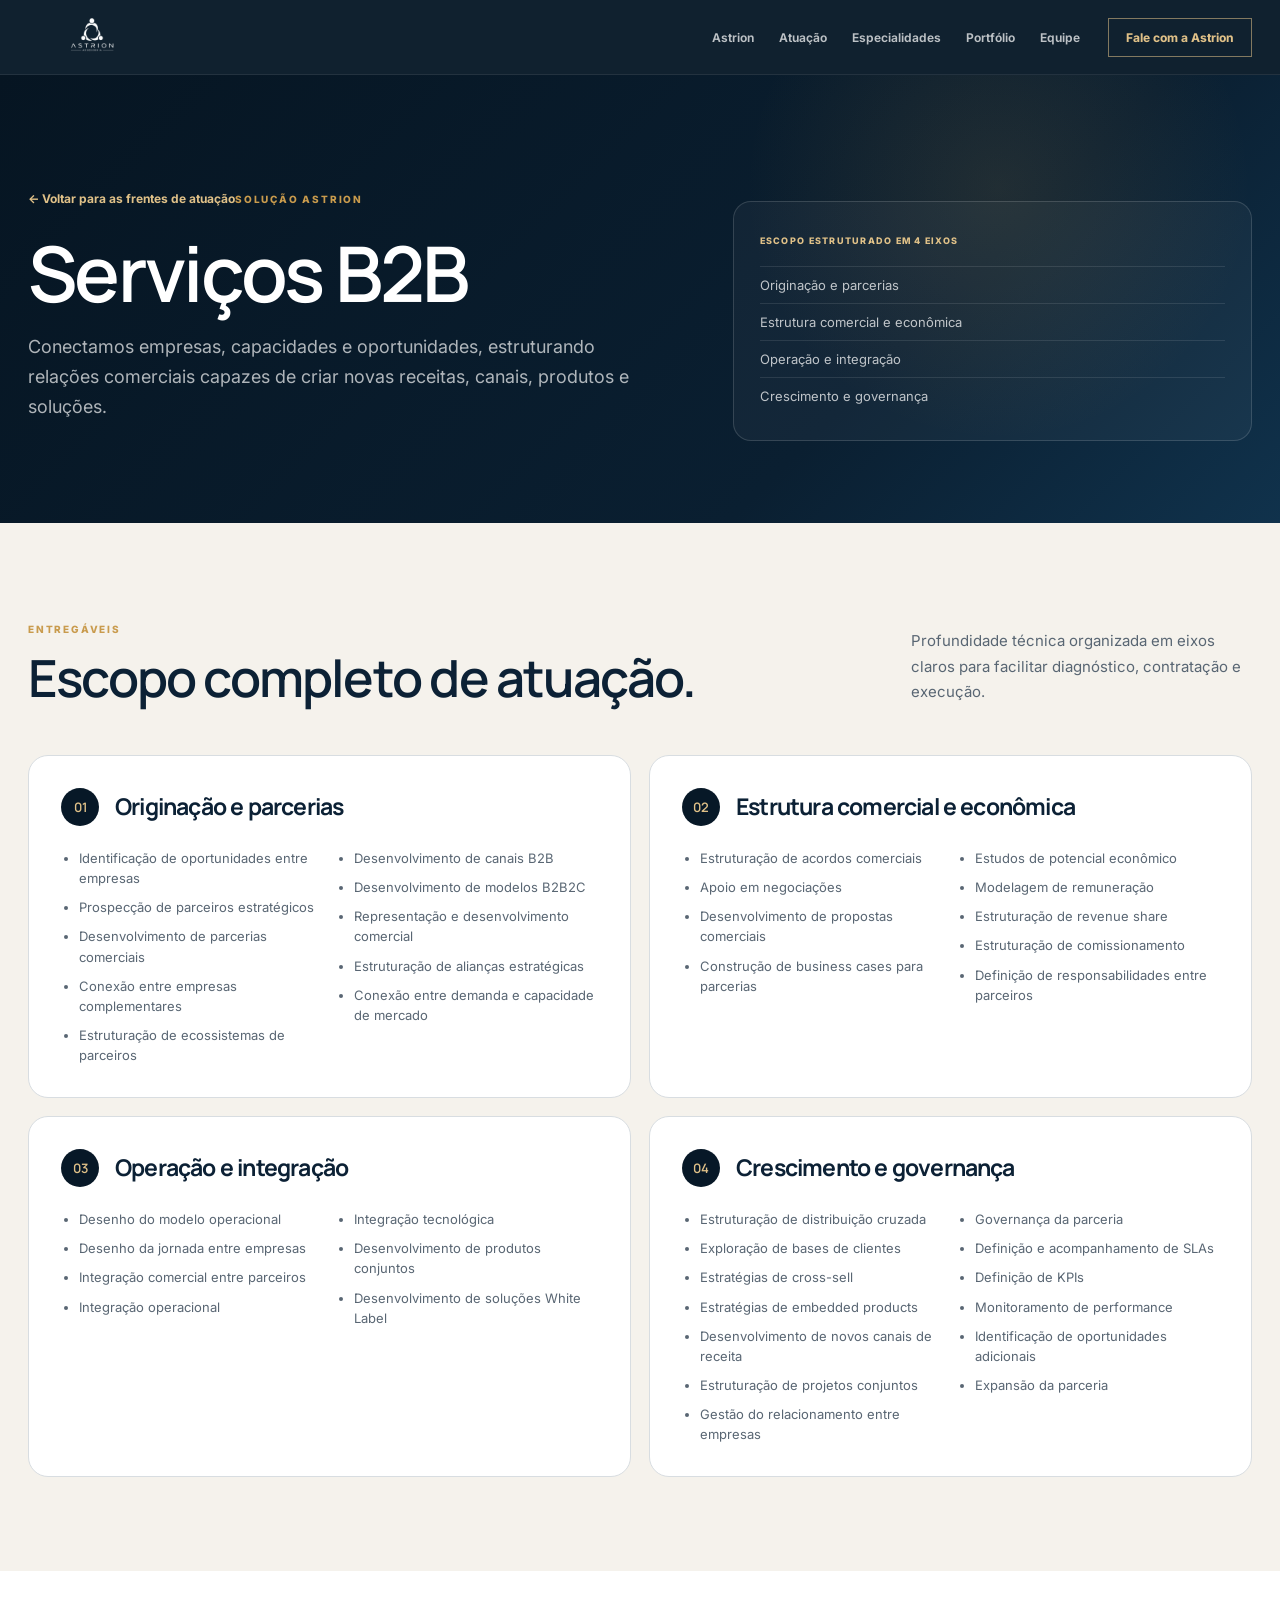
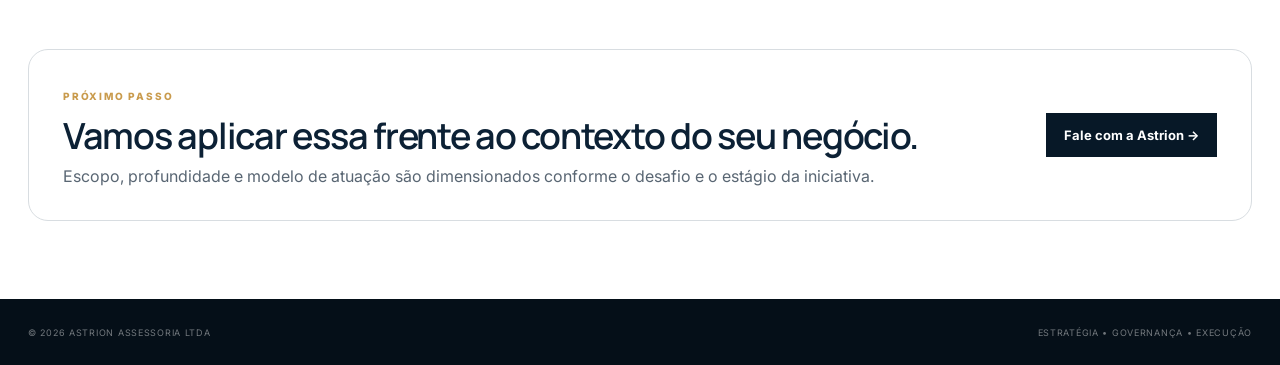
==== commit 7e0aed69: "Expand B2B service page with full institutional scope" ====
--- a/servicos/b2b.html
+++ b/servicos/b2b.html
@@ -1,6 +1 @@
-<!DOCTYPE html><html lang="pt-BR"><head><meta charset="utf-8"/><meta name="viewport" content="width=device-width,initial-scale=1,viewport-fit=cover"/><meta name="theme-color" content="#081725"/><meta name="description" content="Serviços B2B — Astrion Assessoria"/><title>Serviços B2B | Astrion Assessoria</title><link rel="preconnect" href="https://fonts.googleapis.com"/><link rel="preconnect" href="https://fonts.gstatic.com" crossorigin/><link href="https://fonts.googleapis.com/css2?family=Inter:wght@400;500;600;700&family=Manrope:wght@500;600;700&display=swap" rel="stylesheet"/><link rel="stylesheet" href="../styles.css"/></head><body>
-<header class="site-header"><div class="container header-inner"><a class="brand" href="../index.html#inicio"><img src="../assets/astrion-logo.png" alt="Astrion Assessoria"/></a><nav class="desktop-nav"><a href="../index.html#astrion">Astrion</a><a href="../index.html#atuacao">Atuação</a><a href="../index.html#portfolio">Portfólio</a><a href="../index.html#equipe">Equipe</a></nav><a class="header-cta" href="../index.html#contato">Fale com a Astrion</a><details class="mobile-nav"><summary aria-label="Abrir menu"><span></span><span></span><span></span></summary><div class="mobile-panel"><a href="../index.html#astrion">Astrion</a><a href="../index.html#atuacao">Atuação</a><a href="../index.html#portfolio">Portfólio</a><a href="../index.html#equipe">Equipe</a><a class="mobile-cta" href="../index.html#contato">Fale com a Astrion</a></div></details></div></header>
-<main><section class="detail-hero"><div class="container detail-hero-grid"><div><a class="back-link" href="../index.html#atuacao">← Voltar ao institucional</a><span class="eyebrow">FRENTE DE SERVIÇO</span><h1>Serviços B2B</h1><p>Estruturação de ecossistemas, parcerias, canais e modelos B2B/B2B2C do desenho comercial à implantação.</p></div><aside class="detail-panel"><span class="eyebrow">ABORDAGEM</span><ul><li>Proposta de valor e modelo de parceria</li><li>Canais e distribuição</li><li>Modelo econômico e remuneração</li><li>Integração operacional e tecnológica</li></ul></aside></div></section>
-<section class="detail-section section-light"><div class="container section-heading"><div><span class="eyebrow">DETALHAMENTO</span><h2>O que a Astrion entrega nessa frente.</h2></div><p>Atuação estruturada para resolver problemas reais com método, governança e integração entre disciplinas.</p></div><div class="container detail-grid"><article class="detail-card"><span class="eyebrow">01</span><h3>Originação e desenho</h3><p>Mapeamento de oportunidade, tese de parceria, proposta de valor e desenho do ecossistema.</p></article><article class="detail-card"><span class="eyebrow">02</span><h3>Modelo comercial</h3><p>Canais, remuneração, metas, governança comercial, indicadores e critérios de evolução.</p></article><article class="detail-card"><span class="eyebrow">03</span><h3>Implantação integrada</h3><p>Jornadas, tecnologia, operação, parceiros, comunicação e acompanhamento do go-live.</p></article></div></section>
-<section class="detail-section section-white"><div class="container section-heading"><div><span class="eyebrow">COMPETÊNCIAS</span><h2>Eixos mobilizados conforme o desenho do projeto.</h2></div><p>A profundidade varia conforme o contexto, preservando coerência entre tese, desenho, execução e governança.</p></div><div class="container detail-grid"><article class="detail-card"><span class="eyebrow">EIXO</span><h3>Parcerias e ecossistema</h3><p>Capacidade aplicada com visão executiva, integração entre disciplinas e foco em implementação.</p></article><article class="detail-card"><span class="eyebrow">EIXO</span><h3>Canais e distribuição</h3><p>Capacidade aplicada com visão executiva, integração entre disciplinas e foco em implementação.</p></article><article class="detail-card"><span class="eyebrow">EIXO</span><h3>Modelo econômico</h3><p>Capacidade aplicada com visão executiva, integração entre disciplinas e foco em implementação.</p></article><article class="detail-card"><span class="eyebrow">EIXO</span><h3>Implantação comercial</h3><p>Capacidade aplicada com visão executiva, integração entre disciplinas e foco em implementação.</p></article></div></section>
-<section class="contact-section"><div class="container contact-grid"><div><span class="eyebrow">CONTATO</span><h2>Vamos aprofundar essa frente no contexto do seu negócio.</h2></div><div class="contact-card"><img src="../assets/astrion-logo.png" alt="Astrion Assessoria"/><p>Para conversar sobre escopo, diagnóstico, modelagem, implantação ou estrutura de contratação.</p><a href="https://assessoria.astrion360.com.br/">assessoria.astrion360.com.br</a></div></div></section></main><footer class="site-footer"><div class="container footer-inner"><span>© 2026 Astrion Assessoria</span><span>Estratégia • Governança • Execução</span></div></footer></body></html>+<!doctype html><html lang="pt-BR"><head><meta charset="utf-8"><meta name="viewport" content="width=device-width,initial-scale=1,viewport-fit=cover"><meta name="theme-color" content="#071827"><meta name="description" content="Conectamos empresas, capacidades e oportunidades, estruturando relações comerciais capazes de criar novas receitas, canais, produtos e soluções."><title>Serviços B2B | Astrion Assessoria</title><link rel="preconnect" href="https://fonts.googleapis.com"><link rel="preconnect" href="https://fonts.gstatic.com" crossorigin><link href="https://fonts.googleapis.com/css2?family=Inter:wght@400;500;600;700&family=Manrope:wght@500;600;700&display=swap" rel="stylesheet"><link rel="stylesheet" href="../styles.css"></head><body class="service-page"><header class="site-header"><div class="container header-inner"><a class="brand" href="../index.html#inicio"><img src="../assets/astrion-logo.png" alt="Astrion Assessoria"></a><nav class="desktop-nav"><a href="../index.html#astrion">Astrion</a><a href="../index.html#atuacao">Atuação</a><a href="../index.html#especialidades">Especialidades</a><a href="../index.html#portfolio">Portfólio</a><a href="../index.html#equipe">Equipe</a></nav><a class="header-cta" href="../index.html#contato">Fale com a Astrion</a><details class="mobile-nav"><summary aria-label="Abrir menu"><span></span><span></span><span></span></summary><div class="mobile-panel"><a href="../index.html#atuacao">Atuação</a><a href="../index.html#especialidades">Especialidades</a><a href="../index.html#portfolio">Portfólio</a><a href="../index.html#equipe">Equipe</a><a href="../index.html#contato">Contato</a></div></details></div></header><main><section class="service-hero"><div class="container service-hero-grid"><div><a class="service-back" href="../index.html#atuacao">← Voltar para as frentes de atuação</a><span class="eyebrow">SOLUÇÃO ASTRION</span><h1>Serviços B2B</h1><p>Conectamos empresas, capacidades e oportunidades, estruturando relações comerciais capazes de criar novas receitas, canais, produtos e soluções.</p></div><aside class="service-summary"><span>ESCOPO ESTRUTURADO EM 4 EIXOS</span><ul><li>Originação e parcerias</li><li>Estrutura comercial e econômica</li><li>Operação e integração</li><li>Crescimento e governança</li></ul></aside></div></section><section class="deliverables-section"><div class="container section-heading"><div><span class="eyebrow">ENTREGÁVEIS</span><h2>Escopo completo de atuação.</h2></div><p>Profundidade técnica organizada em eixos claros para facilitar diagnóstico, contratação e execução.</p></div><div class="container deliverable-grid"><article class="deliverable-group"><div class="deliverable-head"><b>01</b><h3>Originação e parcerias</h3></div><ul><li>Identificação de oportunidades entre empresas</li><li>Prospecção de parceiros estratégicos</li><li>Desenvolvimento de parcerias comerciais</li><li>Conexão entre empresas complementares</li><li>Estruturação de ecossistemas de parceiros</li><li>Desenvolvimento de canais B2B</li><li>Desenvolvimento de modelos B2B2C</li><li>Representação e desenvolvimento comercial</li><li>Estruturação de alianças estratégicas</li><li>Conexão entre demanda e capacidade de mercado</li></ul></article><article class="deliverable-group"><div class="deliverable-head"><b>02</b><h3>Estrutura comercial e econômica</h3></div><ul><li>Estruturação de acordos comerciais</li><li>Apoio em negociações</li><li>Desenvolvimento de propostas comerciais</li><li>Construção de business cases para parcerias</li><li>Estudos de potencial econômico</li><li>Modelagem de remuneração</li><li>Estruturação de revenue share</li><li>Estruturação de comissionamento</li><li>Definição de responsabilidades entre parceiros</li></ul></article><article class="deliverable-group"><div class="deliverable-head"><b>03</b><h3>Operação e integração</h3></div><ul><li>Desenho do modelo operacional</li><li>Desenho da jornada entre empresas</li><li>Integração comercial entre parceiros</li><li>Integração operacional</li><li>Integração tecnológica</li><li>Desenvolvimento de produtos conjuntos</li><li>Desenvolvimento de soluções White Label</li></ul></article><article class="deliverable-group"><div class="deliverable-head"><b>04</b><h3>Crescimento e governança</h3></div><ul><li>Estruturação de distribuição cruzada</li><li>Exploração de bases de clientes</li><li>Estratégias de cross-sell</li><li>Estratégias de embedded products</li><li>Desenvolvimento de novos canais de receita</li><li>Estruturação de projetos conjuntos</li><li>Gestão do relacionamento entre empresas</li><li>Governança da parceria</li><li>Definição e acompanhamento de SLAs</li><li>Definição de KPIs</li><li>Monitoramento de performance</li><li>Identificação de oportunidades adicionais</li><li>Expansão da parceria</li></ul></article></div></section><section class="service-cta"><div class="container service-cta-box"><div><span class="eyebrow">PRÓXIMO PASSO</span><h2>Vamos aplicar essa frente ao contexto do seu negócio.</h2><p>Escopo, profundidade e modelo de atuação são dimensionados conforme o desafio e o estágio da iniciativa.</p></div><a href="../index.html#contato">Fale com a Astrion →</a></div></section></main><footer class="site-footer"><div class="container footer-inner"><span>© 2026 Astrion Assessoria LTDA</span><span>Estratégia • Governança • Execução</span></div></footer></body></html>
--- a/styles.css
+++ b/styles.css
@@ -1,308 +1,2 @@
-:root{
-  --navy:#081725;
-  --navy-2:#0e2941;
-  --graphite:#171c22;
-  --ink:#17222c;
-  --slate:#5d6872;
-  --muted:#87919a;
-  --paper:#f4f2ed;
-  --white:#fff;
-  --line:#d9dde0;
-  --gold:#c39b55;
-  --gold-soft:#dbc18e;
-  --gold-pale:#efe5d2;
-  --shadow:0 24px 70px rgba(8,23,37,.13);
-  --shadow-hover:0 28px 70px rgba(8,23,37,.18);
-  --radius-sm:14px;
-  --radius-md:18px;
-  --radius-lg:24px;
-  --ease:cubic-bezier(.22,.61,.36,1);
-  --max:1240px;
-}
-*{box-sizing:border-box}
-html{scroll-behavior:smooth}
-body{margin:0;background:var(--paper);color:var(--ink);font-family:Inter,Arial,sans-serif;font-size:16px;line-height:1.5;-webkit-font-smoothing:antialiased}
-img{display:block;max-width:100%}
-a{color:inherit;text-decoration:none}
-summary,a{-webkit-tap-highlight-color:transparent}
-.container{width:min(var(--max),calc(100% - 64px));margin:0 auto}
-.section-title,.section-copy,.section-heading>div,.section-heading>p{min-width:0}
-.section-heading h2,.section-title h2{max-width:900px}
-.section-heading>p{max-width:520px;justify-self:end}
-.site-header{position:sticky;top:0;z-index:50;background:rgba(8,23,37,.95);backdrop-filter:blur(18px);border-bottom:1px solid rgba(255,255,255,.08)}
-.header-inner{height:76px;display:flex;align-items:center;gap:28px}
-.brand{width:128px;flex:0 0 auto}.brand img{width:100%;height:48px;object-fit:contain;filter:brightness(0) invert(1)}
-.desktop-nav{display:flex;gap:26px;margin-left:auto}.desktop-nav a{font-size:12px;font-weight:600;color:rgba(255,255,255,.72);transition:.2s}.desktop-nav a:hover{color:#fff}
-.header-cta{margin-left:10px;padding:11px 18px;border:1px solid rgba(219,193,142,.6);color:var(--gold-soft);font-size:12px;font-weight:700}
-.mobile-nav{display:none;margin-left:auto;position:relative}.mobile-nav summary{list-style:none;width:44px;height:44px;display:grid;place-content:center;gap:5px;cursor:pointer}.mobile-nav summary::-webkit-details-marker{display:none}.mobile-nav summary span{width:22px;height:2px;background:#fff}.mobile-panel{position:absolute;right:0;top:52px;width:min(330px,86vw);padding:18px;background:var(--navy);border:1px solid rgba(255,255,255,.1);box-shadow:var(--shadow);display:grid}.mobile-panel a{padding:13px 8px;color:rgba(255,255,255,.8);font-size:14px;border-bottom:1px solid rgba(255,255,255,.08)}.mobile-panel .mobile-cta{margin-top:10px;border:1px solid var(--gold);color:var(--gold-soft);text-align:center}
-.eyebrow{display:inline-block;margin-bottom:16px;color:var(--gold);font-size:10px;font-weight:800;letter-spacing:.18em;text-transform:uppercase}
-h1,h2,h3,p{margin-top:0}h1,h2,h3{font-family:Manrope,Inter,sans-serif;letter-spacing:-.035em}h1{font-size:clamp(48px,6.1vw,88px);line-height:1.02;font-weight:600;margin-bottom:26px}h2{font-size:clamp(36px,4.2vw,58px);line-height:1.08;font-weight:600;margin-bottom:0}h3{font-size:22px;line-height:1.2;font-weight:650}.lead{font-size:20px;line-height:1.58;color:var(--slate)}
-.hero{position:relative;overflow:hidden;background:radial-gradient(circle at 78% 28%,rgba(195,155,85,.14),transparent 25%),linear-gradient(135deg,#071522,#0a1d2d 63%,#102e48);color:#fff}.hero::before{content:"";position:absolute;inset:0;background-image:linear-gradient(rgba(255,255,255,.028) 1px,transparent 1px),linear-gradient(90deg,rgba(255,255,255,.028) 1px,transparent 1px);background-size:64px 64px;mask-image:linear-gradient(90deg,transparent 12%,#000 55%,#000)}.hero-grid{position:relative;z-index:2;min-height:calc(100svh - 76px);display:grid;grid-template-columns:1.18fr .82fr;gap:8vw;align-items:center;padding-top:72px;padding-bottom:100px}.hero-copy>p{max-width:760px;font-size:19px;line-height:1.65;color:rgba(255,255,255,.68)}.hero-actions{display:flex;gap:12px;flex-wrap:wrap;margin-top:34px}.btn{padding:14px 20px;font-size:13px;font-weight:700;border:1px solid transparent;transition:.2s}.btn-gold{background:var(--gold);color:#141a20}.btn-gold:hover{background:#d1ac67}.btn-ghost{border-color:rgba(255,255,255,.24);color:#fff}.btn-ghost:hover{border-color:rgba(255,255,255,.6)}
-.hero-visual{position:relative;min-height:540px;display:grid;place-items:center;isolation:isolate}
-.hero-emblem{position:relative;z-index:3;width:min(300px,62%);aspect-ratio:1;border-radius:50%;display:grid;place-items:center;background:rgba(255,255,255,.96);box-shadow:0 28px 80px rgba(0,0,0,.32)}
-.hero-emblem img{width:63%}
-.hero-orbit{position:absolute;left:50%;top:50%;translate:-50% -50%;border:1px solid rgba(219,193,142,.2);border-radius:50%;pointer-events:none}
-.orbit-1{width:min(410px,78%);aspect-ratio:1}
-.orbit-2{width:min(520px,98%);aspect-ratio:1;border-style:dashed}
-.hero-index{--x:18%;--y:23%;position:absolute;z-index:4;left:var(--x);top:var(--y);translate:-50% -50%;width:150px;display:grid;justify-items:center;gap:5px;text-align:center;color:rgba(255,255,255,.66)}
-.hero-index span{font-family:Manrope;font-size:28px;line-height:1;color:var(--gold-soft)}
-.hero-index small{display:block;font-size:9px;line-height:1.2;letter-spacing:.15em;text-transform:uppercase;white-space:nowrap}
-.idx-2{--x:84%;--y:50%}
-.idx-3{--x:27%;--y:80%}.hero-capabilities{position:relative;z-index:3;border-top:1px solid rgba(255,255,255,.1);background:rgba(4,13,21,.34)}.capability-row{display:grid;grid-template-columns:repeat(5,1fr)}.capability-row div{padding:22px 24px;border-left:1px solid rgba(255,255,255,.08)}.capability-row div:first-child{border-left:none}.capability-row small{display:block;margin-bottom:5px;font-size:8px;letter-spacing:.14em;color:var(--gold-soft)}.capability-row strong{font-size:13px;font-weight:600;color:rgba(255,255,255,.82)}
-.section{padding:112px 0}.section-light{background:var(--paper)}.section-white{background:#fff}.section-navy{background:var(--navy);color:#fff}.section-graphite{background:var(--graphite);color:#fff}.two-col{display:grid;grid-template-columns:1fr 1fr;gap:100px}.intro-grid{align-items:start}.section-copy p{color:var(--slate);font-size:16px;line-height:1.7}.pillars{display:grid;grid-template-columns:repeat(4,1fr);grid-auto-rows:1fr;gap:1px;margin-top:64px;background:var(--line);border:1px solid var(--line);border-radius:var(--radius-md);overflow:hidden}.pillars article{background:#fff;padding:30px;min-height:220px;height:100%}.pillars span,.service-card b,.method-track b,.references-grid span,.engagement-grid span{font-size:10px;color:var(--gold);font-weight:800}.pillars h3{margin:34px 0 10px}.pillars p{font-size:14px;color:var(--slate);line-height:1.6}.section-heading{display:grid;grid-template-columns:minmax(0,1.35fr) minmax(300px,.65fr);gap:80px;align-items:end;margin-bottom:54px}.section-heading>p{margin:0;color:var(--slate);line-height:1.65}.section-heading.inverse h2{color:#fff}.section-heading.inverse>p{color:rgba(255,255,255,.62)}
-.services-grid{display:grid;grid-template-columns:repeat(3,1fr);grid-auto-rows:1fr;gap:14px;align-items:stretch}.service-card{min-height:240px;height:100%;padding:30px;border:1px solid rgba(255,255,255,.12);background:rgba(255,255,255,.028);border-radius:var(--radius-sm)}.service-card h3{margin:46px 0 12px;color:#fff}.service-card p{margin:0;color:rgba(255,255,255,.58);font-size:14px;line-height:1.58}.service-wide{grid-column:span 3;min-height:auto;display:grid;grid-template-columns:70px .5fr 1fr;align-items:center}.service-wide h3{margin:0}.service-wide p{max-width:700px}
-.expertise-grid{display:grid;grid-template-columns:1.25fr .75fr .75fr;grid-template-rows:1fr 1fr;gap:16px;align-items:stretch}.expertise-card{padding:34px;background:#fff;border:1px solid #e0ddd6;min-height:260px;height:100%;border-radius:var(--radius-md)}.expertise-card.featured{grid-row:span 2;background:var(--navy);color:#fff;padding:42px}.expertise-card>span{font-size:9px;font-weight:800;letter-spacing:.14em;color:var(--gold)}.expertise-card h3{font-size:26px;margin:32px 0 14px}.expertise-card p{font-size:14px;line-height:1.65;color:var(--slate)}.expertise-card.featured p{color:rgba(255,255,255,.63)}.expertise-card ul{list-style:none;padding:0;margin:28px 0 0}.expertise-card li{padding:10px 0;border-top:1px solid rgba(255,255,255,.12);font-size:13px;color:rgba(255,255,255,.78)}
-.method-track{display:grid;grid-template-columns:repeat(6,1fr);grid-auto-rows:1fr;gap:1px;background:rgba(255,255,255,.12);border:1px solid rgba(255,255,255,.12);border-radius:var(--radius-md);overflow:hidden}.method-track article{padding:28px 22px;background:var(--graphite);min-height:245px;height:100%}.method-track h3{margin:44px 0 10px;color:#fff;font-size:18px}.method-track p{font-size:13px;line-height:1.58;color:rgba(255,255,255,.56)}.governance-bar{margin-top:34px;display:grid;grid-template-columns:repeat(5,1fr);border-top:1px solid rgba(255,255,255,.12);border-bottom:1px solid rgba(255,255,255,.12)}.governance-bar div{padding:18px 14px;border-left:1px solid rgba(255,255,255,.1)}.governance-bar div:first-child{border-left:none}.governance-bar small{display:block;font-size:8px;letter-spacing:.14em;color:var(--gold-soft);margin-bottom:6px}.governance-bar strong{font-size:12px;color:rgba(255,255,255,.75)}
-.integrator-grid{display:grid;grid-template-columns:.85fr 1.15fr;gap:80px;align-items:center}.integrator-diagram{position:relative;min-height:620px;display:grid;place-items:center}.core{position:relative;z-index:3;width:220px;height:220px;border-radius:50%;background:#fff;box-shadow:var(--shadow);display:grid;place-items:center;text-align:center}.core img{width:115px}.core span{margin-top:-38px;font-size:10px;letter-spacing:.1em;text-transform:uppercase;color:var(--slate)}.node{position:absolute;width:144px;min-height:44px;padding:12px 14px;background:var(--navy);color:#fff;text-align:center;display:grid;place-items:center;font-size:11px;line-height:1.25;font-weight:600;box-shadow:0 10px 30px rgba(8,23,37,.13);border:1px solid rgba(195,155,85,.22);border-radius:12px}.node::after{content:"";position:absolute;height:1px;background:#cfc7b7;transform-origin:left center}.n1{top:5%;left:40%}.n1::after{width:120px;transform:rotate(76deg);left:50%;top:100%}.n2{top:20%;right:2%}.n2::after{width:120px;transform:rotate(145deg);left:0;top:80%}.n3{top:48%;right:0}.n3::after{width:120px;transform:rotate(180deg);left:0;top:50%}.n4{bottom:14%;right:6%}.n4::after{width:115px;transform:rotate(218deg);left:0;top:10%}.n5{bottom:5%;left:39%}.n5::after{width:120px;transform:rotate(260deg);left:50%;top:0}.n6{bottom:18%;left:2%}.n6::after{width:120px;transform:rotate(325deg);left:100%;top:15%}.n7{top:48%;left:0}.n7::after{width:120px;left:100%;top:50%}.n8{top:20%;left:4%}.n8::after{width:115px;transform:rotate(35deg);left:100%;top:80%}
-.references-grid{display:grid;grid-template-columns:repeat(3,1fr);grid-auto-rows:1fr;gap:16px;align-items:stretch}.references-grid article{padding:30px;border:1px solid var(--line);background:var(--paper);min-height:230px;height:100%;border-radius:var(--radius-md)}.references-grid h3{margin:38px 0 10px}.references-grid p{font-size:14px;line-height:1.6;color:var(--slate)}
-.team-section{background:linear-gradient(140deg,#071522,#0b1f33 68%,#0e2b45)}.team-grid{display:grid;grid-template-columns:repeat(3,1fr);grid-auto-rows:1fr;gap:28px;align-items:stretch}.person-card{height:100%;background:#fff;color:var(--ink);box-shadow:0 14px 40px rgba(0,0,0,.14);border:1px solid rgba(255,255,255,.3);border-radius:var(--radius-md);overflow:hidden}.portrait{aspect-ratio:4/5;background:#d9d7d1;overflow:hidden}.portrait img{width:100%;height:100%;object-fit:cover;object-position:center 18%;transition:transform .4s ease}.person-card:hover .portrait img{transform:scale(1.02)}.person-copy{padding:24px 24px 28px}.person-copy h3{font-size:22px;margin-bottom:7px}.person-copy .role{font-size:11px;line-height:1.45;font-weight:700;letter-spacing:.035em;color:#97763d;text-transform:uppercase;margin-bottom:15px}.person-copy>p:last-of-type{font-size:14px;line-height:1.62;color:var(--slate);margin-bottom:0}.person-copy small{display:block;margin-top:15px;color:var(--muted);font-size:10px;line-height:1.5}.portrait-placeholder{display:grid;place-items:center;background:radial-gradient(circle at 50% 38%,rgba(195,155,85,.2),transparent 22%),linear-gradient(145deg,#0b1f33,#143a58)}.portrait-placeholder{position:relative}.portrait-placeholder::before,.portrait-placeholder::after{content:"";position:absolute;border:1px solid rgba(219,193,142,.32);border-radius:50%}.portrait-placeholder::before{width:44%;aspect-ratio:1}.portrait-placeholder::after{width:68%;aspect-ratio:1;border-style:dashed;opacity:.6}.portrait-placeholder i{width:32%;aspect-ratio:1;border-radius:50%;background:rgba(255,255,255,.07);box-shadow:0 0 0 18px rgba(255,255,255,.025)}.pending-photo .person-copy{border-top:3px solid var(--gold)}.wellington-card .portrait img{object-position:22% 22%;transform:scale(1.33);transform-origin:40% 30%}.wellington-card:hover .portrait img{transform:scale(1.35)}
-.engagement-grid{display:grid;grid-template-columns:repeat(4,1fr);grid-auto-rows:1fr;gap:14px;align-items:stretch}.engagement-grid article{padding:30px;background:#fff;border:1px solid var(--line);min-height:240px;height:100%;border-radius:var(--radius-md)}.engagement-grid h3{margin:42px 0 12px}.engagement-grid p{font-size:14px;line-height:1.6;color:var(--slate)}
-.contact-section{padding:112px 0;background:linear-gradient(135deg,#06131f,#0b1f33 65%,#123754);color:#fff}.contact-grid{display:grid;grid-template-columns:1.25fr .75fr;gap:100px;align-items:center}.contact-card{padding:34px;border:1px solid rgba(255,255,255,.14);background:rgba(255,255,255,.04);border-radius:var(--radius-md)}.contact-card img{width:150px;filter:brightness(0) invert(1);margin-bottom:26px}.contact-card p{font-size:14px;line-height:1.65;color:rgba(255,255,255,.6)}.contact-card a{display:inline-block;margin-top:10px;color:var(--gold-soft);font-weight:600}.site-footer{background:#050f18;color:rgba(255,255,255,.45);font-size:10px;letter-spacing:.07em;text-transform:uppercase}.footer-inner{min-height:66px;display:flex;align-items:center;justify-content:space-between;gap:20px}
-@media(max-width:1120px){.desktop-nav,.header-cta{display:none}.mobile-nav{display:block}.hero-grid{grid-template-columns:1fr .75fr;gap:40px}.capability-row{grid-template-columns:repeat(3,1fr)}.capability-row div:nth-child(4),.capability-row div:nth-child(5){border-top:1px solid rgba(255,255,255,.08)}.section-heading,.two-col,.integrator-grid,.contact-grid{grid-template-columns:1fr;gap:34px}.services-grid{grid-template-columns:repeat(2,1fr)}.service-wide{grid-column:span 2;grid-template-columns:60px 1fr}.service-wide p{grid-column:2}.expertise-grid{grid-template-columns:1fr 1fr;grid-template-rows:auto}.expertise-card.featured{grid-column:span 2;grid-row:auto}.method-track{grid-template-columns:repeat(3,1fr)}.governance-bar{grid-template-columns:repeat(3,1fr)}.team-grid{grid-template-columns:repeat(2,1fr)}.engagement-grid{grid-template-columns:repeat(2,1fr)}.integrator-diagram{min-height:560px}}
-@media(max-width:760px){.container{width:min(100% - 36px,var(--max))}.header-inner{height:64px}.brand{width:105px}.brand img{height:42px}.hero-grid{min-height:auto;grid-template-columns:1fr;padding-top:72px;padding-bottom:66px}.hero-copy>p{font-size:16px}.hero-visual{min-height:360px;margin-top:10px}.hero-emblem{width:180px}.orbit-1{width:260px;height:260px}.orbit-2{width:330px;height:330px}.hero-index{width:118px}.hero-index span{font-size:20px}.hero-index small{font-size:8px;letter-spacing:.12em}.hero-index{--x:17%;--y:22%}.idx-2{--x:84%;--y:50%}.idx-3{--x:28%;--y:81%}.capability-row{grid-template-columns:1fr 1fr}.capability-row div{padding:16px 12px}.capability-row div:nth-child(3),.capability-row div:nth-child(5){border-top:1px solid rgba(255,255,255,.08)}.section{padding:78px 0}.section-heading{margin-bottom:36px}.pillars,.services-grid,.expertise-grid,.method-track,.references-grid,.team-grid,.engagement-grid{grid-template-columns:1fr}.pillars{margin-top:40px}.service-wide,.expertise-card.featured{grid-column:auto}.service-wide{display:block}.service-wide h3{margin:34px 0 10px}.method-track article{min-height:180px}.governance-bar{grid-template-columns:1fr 1fr}.integrator-diagram{min-height:500px;transform:scale(.88);margin:-20px -28px}.team-grid{gap:20px}.portrait{aspect-ratio:1/1.08}.person-copy{padding:20px 20px 24px}.contact-section{padding:78px 0}.footer-inner{min-height:80px;flex-direction:column;justify-content:center;text-align:center}}
-@media(max-width:460px){h1{font-size:43px}h2{font-size:34px}.hero-actions{display:grid}.btn{text-align:center}.capability-row{grid-template-columns:1fr}.capability-row div{border-left:none;border-top:1px solid rgba(255,255,255,.08)}.capability-row div:first-child{border-top:none}.governance-bar{grid-template-columns:1fr}.integrator-diagram{min-height:430px;transform:scale(.72);margin:-55px -70px}.portrait{aspect-ratio:4/5}.person-copy h3{font-size:20px}}
-@media(prefers-reduced-motion:reduce){html{scroll-behavior:auto}.portrait img,.btn,.desktop-nav a{transition:none!important}}
-
-/* INTERAÇÕES EXECUTIVAS — desktop com mouse */
-@media (hover:hover) and (pointer:fine){
-  .pillars article,
-  .service-card,
-  .expertise-card,
-  .method-track article,
-  .references-grid article,
-  .person-card,
-  .engagement-grid article,
-  .contact-card,
-  .capability-row div,
-  .node{
-    transition:
-      transform .28s var(--ease),
-      box-shadow .28s var(--ease),
-      border-color .28s var(--ease),
-      background-color .28s var(--ease),
-      color .28s var(--ease);
-    will-change:transform;
-  }
-
-  .pillars article:hover,
-  .expertise-card:not(.featured):hover,
-  .references-grid article:hover,
-  .engagement-grid article:hover{
-    transform:translateY(-6px);
-    border-color:rgba(195,155,85,.58);
-    box-shadow:var(--shadow-hover);
-    position:relative;
-    z-index:2;
-  }
-
-  .service-card:hover,
-  .method-track article:hover{
-    transform:translateY(-6px);
-    border-color:rgba(219,193,142,.48);
-    background:rgba(255,255,255,.055);
-    box-shadow:0 22px 56px rgba(0,0,0,.2);
-    position:relative;
-    z-index:2;
-  }
-
-  .expertise-card.featured:hover{
-    transform:translateY(-6px);
-    box-shadow:0 26px 70px rgba(8,23,37,.25);
-  }
-
-  .person-card:hover{
-    transform:translateY(-7px);
-    box-shadow:0 28px 70px rgba(0,0,0,.24);
-  }
-
-  .person-card:hover .portrait img{
-    transform:scale(1.035);
-  }
-
-  .wellington-card:hover .portrait img{
-    transform:scale(1.35);
-  }
-
-  .contact-card:hover{
-    transform:translateY(-5px);
-    border-color:rgba(219,193,142,.42);
-    background:rgba(255,255,255,.065);
-    box-shadow:0 24px 60px rgba(0,0,0,.16);
-  }
-
-  .capability-row div:hover{
-    background:rgba(255,255,255,.04);
-  }
-
-  .node:hover{
-    transform:translateY(-4px) scale(1.025);
-    border-color:rgba(219,193,142,.6);
-    box-shadow:0 18px 38px rgba(8,23,37,.22);
-  }
-}
-
-/* Acessibilidade: foco visível e sem deslocamentos em touch */
-a:focus-visible,summary:focus-visible{
-  outline:2px solid var(--gold-soft);
-  outline-offset:4px;
-}
-
-
-/* AJUSTES DE PROPORÇÃO E ALINHAMENTO INTERNO */
-.service-card:not(.service-wide),
-.references-grid article,
-.engagement-grid article{
-  display:flex;
-  flex-direction:column;
-}
-.service-card:not(.service-wide) h3{
-  min-height:54px;
-}
-.references-grid h3,
-.engagement-grid h3{
-  min-height:52px;
-}
-.service-card:not(.service-wide) p,
-.references-grid article p,
-.engagement-grid article p{
-  margin-bottom:0;
-}
-.person-card{
-  display:flex;
-  flex-direction:column;
-}
-.person-copy{
-  flex:1;
-  display:flex;
-  flex-direction:column;
-}
-.person-copy .role{
-  min-height:34px;
-}
-.person-copy>p:last-of-type{
-  margin-top:auto;
-}
-
-/* Em telas touch, mantém resposta tátil sem depender de hover */
-@media (hover:none){
-  .pillars article:active,
-  .service-card:active,
-  .expertise-card:active,
-  .method-track article:active,
-  .references-grid article:active,
-  .person-card:active,
-  .engagement-grid article:active,
-  .contact-card:active{
-    transform:scale(.992);
-  }
-}
-
-/* Diagrama integrador realmente responsivo: não reduzimos o desktop inteiro no celular */
-@media(max-width:760px){
-  .integrator-diagram{
-    min-height:auto;
-    transform:none;
-    margin:0;
-    grid-template-columns:repeat(2,minmax(0,1fr));
-    gap:10px;
-    place-items:stretch;
-  }
-  .integrator-diagram .core{
-    grid-column:1/-1;
-    position:relative;
-    justify-self:center;
-    width:180px;
-    height:180px;
-    margin-bottom:14px;
-  }
-  .integrator-diagram .node{
-    position:static;
-    width:auto;
-    min-width:0;
-    min-height:54px;
-  }
-  .integrator-diagram .node::after{
-    display:none;
-  }
-}
-@media(max-width:460px){
-  .integrator-diagram{
-    grid-template-columns:1fr;
-  }
-  .integrator-diagram .core{
-    grid-column:auto;
-  }
-}
-
-/* FINAL INSTITUTIONAL */
-.hero-visual{display:grid!important;grid-template-columns:1fr 1fr 1fr;grid-template-rows:1fr 1fr 1fr;align-items:center;justify-items:center;min-height:560px}
-.hero-emblem{grid-column:2;grid-row:2;position:relative}
-.hero-index{position:relative!important;left:auto!important;right:auto!important;top:auto!important;bottom:auto!important;translate:none!important;transform:none!important;width:150px;display:grid;justify-items:center;text-align:center}
-.hero-index small{white-space:nowrap}.idx-1{grid-column:1;grid-row:1;align-self:end}.idx-2{grid-column:3;grid-row:2;align-self:center}.idx-3{grid-column:1;grid-row:3;align-self:start}
-.service-card{display:flex;flex-direction:column}.service-card .learn-more{margin-top:auto;padding-top:18px;font-size:12px;font-weight:700;color:var(--gold-soft)}.service-wide .learn-more{margin-top:0;padding-top:0;justify-self:end}
-.portfolio-grid{display:grid;grid-template-columns:repeat(4,1fr);gap:16px}.portfolio-card{padding:28px 26px;background:#fff;border:1px solid var(--line);border-radius:18px;box-shadow:0 20px 60px rgba(8,23,37,.1);transition:transform .28s var(--ease),box-shadow .28s var(--ease),border-color .28s var(--ease)}.portfolio-card b{font-size:10px;color:var(--gold);font-weight:800;letter-spacing:.08em}.portfolio-card strong{display:block;font-family:Manrope,Inter,sans-serif;font-size:42px;line-height:1;color:var(--navy);margin:24px 0 10px}.portfolio-card p{margin:0;color:var(--slate);font-size:14px;line-height:1.6}
-.detail-hero{padding:120px 0 82px;background:linear-gradient(135deg,#071522,#0b1f33 65%,#123754);color:#fff}.detail-hero-grid{display:grid;grid-template-columns:1.05fr .95fr;gap:64px;align-items:center}.detail-hero p{max-width:760px;font-size:18px;line-height:1.65;color:rgba(255,255,255,.7)}.detail-panel{padding:28px;background:rgba(255,255,255,.04);border:1px solid rgba(255,255,255,.12);border-radius:18px}.detail-panel ul{margin:0;padding-left:18px;color:rgba(255,255,255,.72)}.detail-panel li{margin:10px 0}.detail-section{padding:84px 0}.detail-grid{display:grid;grid-template-columns:repeat(3,1fr);gap:16px}.detail-card{padding:28px;background:#fff;border:1px solid var(--line);border-radius:18px;transition:transform .28s var(--ease),box-shadow .28s var(--ease),border-color .28s var(--ease)}.detail-card h3{margin:18px 0 10px}.detail-card p{font-size:14px;color:var(--slate);line-height:1.65}.back-link{display:inline-flex;align-items:center;gap:8px;font-size:13px;font-weight:700;color:var(--gold-soft);margin-bottom:24px}
-@media (hover:hover) and (pointer:fine){.portfolio-card:hover,.detail-card:hover{transform:translateY(-6px);border-color:rgba(195,155,85,.58);box-shadow:var(--shadow-hover)}}
-@media(max-width:1120px){.portfolio-grid,.detail-grid{grid-template-columns:repeat(2,1fr)}.detail-hero-grid{grid-template-columns:1fr;gap:34px}}
-@media(max-width:760px){.hero-visual{min-height:390px}.hero-index{width:116px}.hero-index span{font-size:20px}.hero-index small{font-size:8px;letter-spacing:.12em}.portfolio-grid,.detail-grid{grid-template-columns:1fr}.detail-section{padding:68px 0}}
-
-
-/* ===== ASTRION FINAL — ALIGNMENT, INTERACTION & DETAIL PAGES ===== */
-.hero-visual{position:relative;min-height:560px;display:grid;place-items:center;padding-bottom:118px}
-.hero-emblem{position:relative;z-index:3;width:min(300px,62%);aspect-ratio:1;border-radius:50%;display:grid;place-items:center;background:rgba(255,255,255,.96);box-shadow:0 28px 80px rgba(0,0,0,.32)}
-.hero-emblem img{width:63%}
-.hero-orbit{position:absolute;left:50%;top:45%;translate:-50% -50%;border:1px solid rgba(219,193,142,.2);border-radius:50%;pointer-events:none}
-.orbit-1{width:min(410px,78%);aspect-ratio:1}.orbit-2{width:min(520px,98%);aspect-ratio:1;border-style:dashed}
-.hero-steps{position:absolute;left:0;right:0;bottom:22px;display:grid;grid-template-columns:repeat(3,1fr);gap:12px;z-index:5}
-.hero-index{position:static!important;translate:none!important;width:auto!important;padding:14px 12px;border-top:1px solid rgba(219,193,142,.28);display:grid;justify-items:center;gap:5px;text-align:center;color:rgba(255,255,255,.7)}
-.hero-index span{font-family:Manrope;font-size:25px;line-height:1;color:var(--gold-soft)}
-.hero-index small{font-size:9px;letter-spacing:.14em;text-transform:uppercase;white-space:nowrap}
-
-.service-card{display:flex;flex-direction:column}
-.service-card .learn-more{margin-top:auto;padding-top:18px;font-size:12px;font-weight:700;color:var(--gold-soft);transition:.2s}
-.service-wide .learn-more{margin-top:0;padding-top:0;justify-self:end}
-
-.portfolio-grid{display:grid;grid-template-columns:repeat(4,1fr);gap:16px}
-.portfolio-card{padding:28px 26px;background:#fff;border:1px solid var(--line);border-radius:18px;box-shadow:0 20px 60px rgba(8,23,37,.1);transition:transform .28s var(--ease),box-shadow .28s var(--ease),border-color .28s var(--ease)}
-.portfolio-card b{font-size:10px;color:var(--gold);font-weight:800;letter-spacing:.08em}
-.portfolio-card strong{display:block;font-family:Manrope,Inter,sans-serif;font-size:42px;line-height:1;color:var(--navy);margin:24px 0 10px}
-.portfolio-card p{margin:0;color:var(--slate);font-size:14px;line-height:1.6}
-
-.portrait img{object-position:center 18%;transform:none!important}
-.portrait-wellington img{object-position:center 18%}.portrait-jayme img{object-position:center 20%}
-.person-card:hover .portrait img{transform:scale(1.035)!important}
-
-.detail-hero{padding:120px 0 82px;background:linear-gradient(135deg,#071522,#0b1f33 65%,#123754);color:#fff}
-.detail-hero-grid{display:grid;grid-template-columns:1.05fr .95fr;gap:64px;align-items:center}
-.detail-hero p{max-width:760px;font-size:18px;line-height:1.65;color:rgba(255,255,255,.7)}
-.detail-panel{padding:28px;background:rgba(255,255,255,.04);border:1px solid rgba(255,255,255,.12);border-radius:18px}
-.detail-panel ul{margin:0;padding-left:18px;color:rgba(255,255,255,.72)}.detail-panel li{margin:10px 0}
-.detail-section{padding:84px 0}
-.detail-grid{display:grid;grid-template-columns:repeat(3,1fr);gap:16px}
-.detail-card{padding:28px;background:#fff;border:1px solid var(--line);border-radius:18px;transition:transform .28s var(--ease),box-shadow .28s var(--ease),border-color .28s var(--ease)}
-.detail-card h3{margin:18px 0 10px}.detail-card p{font-size:14px;color:var(--slate);line-height:1.65}
-.back-link{display:inline-flex;align-items:center;gap:8px;font-size:13px;font-weight:700;color:var(--gold-soft);margin-bottom:24px}
-
-@media (hover:hover) and (pointer:fine){
-  .portfolio-card:hover,.detail-card:hover{transform:translateY(-6px);border-color:rgba(195,155,85,.58);box-shadow:var(--shadow-hover)}
-  .service-card:hover .learn-more{color:#f0d7a5}
-}
-@media(max-width:1120px){
-  .portfolio-grid,.detail-grid{grid-template-columns:repeat(2,1fr)}
-  .detail-hero-grid{grid-template-columns:1fr;gap:34px}
-}
-@media(max-width:760px){
-  .hero-visual{min-height:410px;padding-bottom:112px}
-  .hero-orbit{top:42%}
-  .hero-steps{bottom:10px;gap:8px}
-  .hero-index{padding:11px 5px}.hero-index span{font-size:20px}.hero-index small{font-size:8px;letter-spacing:.1em}
-  .portfolio-grid,.detail-grid{grid-template-columns:1fr}
-  .detail-section{padding:68px 0}
-}
-@media(max-width:460px){
-  .hero-steps{grid-template-columns:1fr;position:relative;bottom:auto;margin-top:250px}
-  .hero-visual{display:block;min-height:610px;padding-bottom:0}
-  .hero-emblem{position:absolute;left:50%;top:36%;translate:-50% -50%;width:170px}
-  .hero-orbit{top:36%}.orbit-1{width:250px}.orbit-2{width:320px}
-  .hero-index{display:flex;align-items:center;justify-content:flex-start;gap:12px;text-align:left}
-}
+:root{--navy:#071827;--navy2:#0b2235;--navy3:#12344e;--ink:#0c2135;--graphite:#171d23;--slate:#596673;--muted:#89939c;--paper:#f5f2ec;--white:#fff;--line:#d8dde1;--gold:#c99b4d;--gold2:#e0c188;--gold3:#efe4cf;--shadow:0 20px 60px rgba(7,24,39,.12);--shadow2:0 30px 80px rgba(7,24,39,.18);--r:18px;--max:1240px;--ease:cubic-bezier(.2,.7,.2,1)}*{box-sizing:border-box}html{scroll-behavior:smooth}body{margin:0;background:var(--paper);color:var(--ink);font-family:Inter,Arial,sans-serif;-webkit-font-smoothing:antialiased}a{text-decoration:none;color:inherit}img{display:block;max-width:100%}.container{width:min(var(--max),calc(100% - 56px));margin:0 auto}.site-header{position:sticky;top:0;z-index:100;background:rgba(7,24,39,.96);backdrop-filter:blur(18px);border-bottom:1px solid rgba(255,255,255,.08)}.header-inner{height:74px;display:flex;align-items:center;gap:28px}.brand{width:128px;flex:none}.brand img{width:100%;height:48px;object-fit:contain;filter:brightness(0) invert(1)}.desktop-nav{display:flex;gap:25px;margin-left:auto}.desktop-nav a{font-size:12px;font-weight:650;color:rgba(255,255,255,.72);transition:.24s var(--ease)}.desktop-nav a:hover{color:#fff}.header-cta{padding:11px 17px;border:1px solid rgba(224,193,136,.55);color:var(--gold2);font-size:12px;font-weight:750}.mobile-nav{display:none;margin-left:auto;position:relative}.mobile-nav summary{list-style:none;width:44px;height:44px;display:grid;place-content:center;gap:5px}.mobile-nav summary::-webkit-details-marker{display:none}.mobile-nav summary span{width:22px;height:2px;background:#fff}.mobile-panel{position:absolute;right:0;top:50px;width:min(320px,88vw);display:grid;background:var(--navy);border:1px solid rgba(255,255,255,.1);box-shadow:var(--shadow);padding:14px}.mobile-panel a{padding:13px 10px;border-bottom:1px solid rgba(255,255,255,.08);color:#fff;font-size:14px}.eyebrow{display:inline-block;margin-bottom:15px;color:var(--gold);font-size:10px;font-weight:800;letter-spacing:.18em;text-transform:uppercase}h1,h2,h3,p{margin-top:0}h1,h2,h3{font-family:Manrope,Inter,sans-serif;letter-spacing:-.035em}h1{font-size:clamp(47px,5.7vw,80px);line-height:1.015;margin-bottom:26px;font-weight:600}h2{font-size:clamp(35px,4vw,56px);line-height:1.08;margin-bottom:0;font-weight:600}h3{font-size:21px;line-height:1.22}.lead{font-size:20px;line-height:1.58;color:var(--slate)}.section{padding:106px 0}.section-white{background:#fff}.section-light{background:var(--paper)}.section-navy{background:var(--navy);color:#fff}.section-heading{display:grid;grid-template-columns:minmax(0,1.55fr) minmax(300px,.65fr);gap:70px;align-items:end;margin-bottom:50px}.section-heading>p{margin:0;max-width:500px;justify-self:end;color:var(--slate);font-size:15px;line-height:1.7}.section-heading.inverse>p{color:rgba(255,255,255,.64)}.section-heading.inverse h2{color:#fff}.hero{background:radial-gradient(circle at 77% 25%,rgba(201,155,77,.15),transparent 27%),linear-gradient(135deg,#061522,#0a1f31 66%,#10324c);color:#fff;overflow:hidden}.hero-grid{min-height:calc(100svh - 74px);padding:74px 0 88px;display:grid;grid-template-columns:1.08fr .92fr;gap:64px;align-items:center}.hero-copy p{max-width:760px;font-size:18px;line-height:1.7;color:rgba(255,255,255,.7)}.hero-actions{display:flex;gap:12px;flex-wrap:wrap;margin-top:30px}.btn{padding:14px 19px;font-size:13px;font-weight:750;border:1px solid transparent;transition:.25s var(--ease)}.btn-gold{background:var(--gold);color:#10202d}.btn-ghost{border-color:rgba(255,255,255,.24)}.btn:hover{transform:translateY(-2px)}.hero-system{position:relative;padding:28px;border:1px solid rgba(255,255,255,.13);border-radius:28px;background:linear-gradient(180deg,rgba(255,255,255,.055),rgba(255,255,255,.018));box-shadow:0 34px 100px rgba(0,0,0,.24);overflow:hidden}.hero-system:before{content:"";position:absolute;width:420px;height:420px;border-radius:50%;right:-190px;top:-180px;border:1px solid rgba(224,193,136,.14)}.hero-system-head{display:flex;align-items:center;justify-content:space-between;margin-bottom:24px}.hero-system-head span{font-size:9px;letter-spacing:.17em;color:var(--gold2);font-weight:800}.hero-system-head img{width:68px;filter:brightness(0) invert(1);opacity:.9}.hero-roadmap{position:relative;display:grid;gap:10px}.hero-roadmap:before{content:"";position:absolute;left:30px;top:38px;bottom:38px;width:1px;background:linear-gradient(var(--gold2),rgba(224,193,136,.18))}.hero-roadmap article{position:relative;display:grid;grid-template-columns:62px 1fr;gap:20px;padding:18px 20px 18px 0;border:1px solid rgba(255,255,255,.08);border-radius:16px;background:rgba(4,15,24,.34);transition:.28s var(--ease)}.hero-roadmap article b{position:relative;z-index:2;width:38px;height:38px;margin-left:11px;border-radius:50%;display:grid;place-items:center;background:var(--navy);border:1px solid rgba(224,193,136,.6);font:600 15px Manrope;color:var(--gold2)}.hero-roadmap small{font-size:8px;letter-spacing:.14em;color:rgba(224,193,136,.78)}.hero-roadmap h3{margin:4px 0 6px;font-size:21px}.hero-roadmap p{margin:0;font-size:12px;line-height:1.55;color:rgba(255,255,255,.58)}.hero-system-foot{display:flex;align-items:center;gap:14px;margin-top:20px;color:rgba(255,255,255,.48);font-size:9px;letter-spacing:.12em;text-transform:uppercase}.hero-system-foot i{height:1px;background:linear-gradient(90deg,var(--gold),rgba(224,193,136,.15));flex:1}.executive-strip{border-top:1px solid rgba(255,255,255,.09);border-bottom:1px solid rgba(255,255,255,.09);background:rgba(3,13,21,.45)}.strip-grid{display:grid;grid-template-columns:repeat(5,1fr)}.strip-grid>div{position:relative;min-height:108px;padding:21px 20px 18px;border-left:1px solid rgba(255,255,255,.08);transition:.28s var(--ease)}.strip-grid>div:first-child{border-left:none}.strip-grid em{position:absolute;right:15px;top:15px;font-style:normal;font:600 22px Manrope;color:rgba(224,193,136,.13)}.strip-grid span{display:block;font-size:8px;letter-spacing:.15em;color:var(--gold2);font-weight:800;margin-bottom:8px}.strip-grid strong{display:block;max-width:170px;color:#fff;font-size:13px;line-height:1.35}.origin-grid{display:grid;grid-template-columns:1.15fr .85fr;gap:86px;align-items:start}.origin-story p{font-size:16px;line-height:1.72;color:var(--slate)}.origin-story .lead{font-size:21px;color:var(--ink)}.origin-emphasis{padding:20px 22px;border-left:3px solid var(--gold);background:#fff;box-shadow:var(--shadow);color:var(--ink)!important;font-weight:600}.origin-pillars{display:grid;grid-template-columns:repeat(3,1fr);gap:16px;margin-top:58px}.origin-pillars article{padding:30px;border:1px solid var(--line);border-radius:var(--r);background:#fff;min-height:215px}.origin-pillars span{font-size:9px;color:var(--gold);font-weight:800}.origin-pillars h3{margin:34px 0 10px}.origin-pillars p{margin:0;color:var(--slate);font-size:14px;line-height:1.62}.services-grid{display:grid;grid-template-columns:repeat(12,1fr);gap:14px}.service-card{min-height:260px;padding:28px;border:1px solid rgba(255,255,255,.13);border-radius:var(--r);background:rgba(255,255,255,.026);display:flex;flex-direction:column;transition:.28s var(--ease)}.service-card:nth-child(-n+3){grid-column:span 4}.service-card:nth-child(n+4){grid-column:span 3}.service-top{display:flex;align-items:center;justify-content:space-between}.service-top b{font-size:9px;color:var(--gold2)}.service-top span{font-size:10px;color:rgba(255,255,255,.35)}.service-card h3{margin:38px 0 12px;color:#fff}.service-card p{font-size:13px;line-height:1.63;color:rgba(255,255,255,.58);margin:0}.service-link{margin-top:auto;padding-top:20px;color:var(--gold2);font-size:12px;font-weight:700}.service-link span{display:inline-block;transition:.2s var(--ease)}.scope-grid{display:grid;grid-template-columns:repeat(12,1fr);gap:16px}.scope-card{padding:30px;border:1px solid var(--line);border-radius:var(--r);background:#fff;min-height:240px;grid-column:span 4}.scope-card:nth-child(n+4){grid-column:span 3}.scope-primary{background:var(--navy);color:#fff}.scope-card>span{font-size:9px;letter-spacing:.12em;color:var(--gold);font-weight:800}.scope-card h3{font-size:24px;margin:28px 0 12px}.scope-card p{font-size:14px;line-height:1.63;color:var(--slate);margin:0}.scope-primary p{color:rgba(255,255,255,.62)}.scope-card ul{list-style:none;padding:0;margin:24px 0 0;display:grid;grid-template-columns:1fr 1fr;gap:0 18px}.scope-card li{padding:9px 0;border-top:1px solid rgba(255,255,255,.12);font-size:12px;color:rgba(255,255,255,.78)}.method-section{background:radial-gradient(circle at 78% 18%,rgba(201,155,77,.09),transparent 24%),#171d23;color:#fff}.method-grid{display:grid;grid-template-columns:repeat(3,1fr);gap:14px}.method-card{position:relative;padding:28px;border:1px solid rgba(255,255,255,.12);border-radius:var(--r);background:#202830;min-height:230px;overflow:hidden}.method-card:before{content:"";position:absolute;left:0;top:0;width:100%;height:2px;background:linear-gradient(90deg,var(--gold),transparent);transform:scaleX(.24);transform-origin:left;transition:.28s var(--ease)}.method-card b{font:600 28px Manrope;color:rgba(224,193,136,.18)}.method-card small{display:block;margin-top:22px;font-size:8px;letter-spacing:.14em;color:var(--gold2)}.method-card h3{margin:7px 0 10px;color:#fff}.method-card p{margin:0;font-size:13px;line-height:1.62;color:rgba(255,255,255,.6)}.governance-controls{display:grid;grid-template-columns:repeat(5,1fr);gap:10px;margin-top:26px}.governance-controls div{padding:16px;border:1px solid rgba(255,255,255,.1);border-radius:12px;background:rgba(255,255,255,.025)}.governance-controls span{display:block;font-size:8px;letter-spacing:.12em;color:var(--gold2);margin-bottom:6px}.governance-controls strong{font-size:11px;color:rgba(255,255,255,.76)}.integrator-grid{display:grid;grid-template-columns:.85fr 1.15fr;gap:78px;align-items:center}.integrator-copy h2{max-width:540px}.integrator-copy>p{font-size:17px;line-height:1.68;color:var(--slate);max-width:540px}.integrator-proof{margin-top:28px;padding:19px 20px;border-left:3px solid var(--gold);background:#fff;box-shadow:var(--shadow)}.integrator-proof strong{display:block;margin-bottom:5px}.integrator-proof span{font-size:13px;line-height:1.58;color:var(--slate)}.system-map{position:relative;display:grid;grid-template-columns:repeat(3,1fr);grid-template-rows:repeat(3,122px);gap:14px;padding:28px;border:1px solid var(--line);border-radius:30px;background:linear-gradient(145deg,#fff,#f0ede6);box-shadow:var(--shadow);overflow:hidden}.system-glow{position:absolute;width:380px;height:380px;border-radius:50%;background:radial-gradient(circle,rgba(201,155,77,.14),transparent 68%);left:50%;top:50%;transform:translate(-50%,-50%)}.system-node,.system-core{position:relative;z-index:2;border-radius:15px;display:grid;place-items:center;text-align:center}.system-node{background:var(--navy);color:#fff;padding:14px;font-size:12px;font-weight:700;box-shadow:0 14px 34px rgba(7,24,39,.12);transition:.28s var(--ease)}.system-core{grid-column:2;grid-row:2;background:#fff;border:1px solid rgba(201,155,77,.45);box-shadow:0 18px 48px rgba(7,24,39,.12);padding:12px}.system-core img{width:88px;margin:0 auto 6px}.system-core strong{font-size:10px;letter-spacing:.12em}.system-core span{font-size:9px;color:var(--slate);margin-top:3px}.n1{grid-column:2;grid-row:1}.n2{grid-column:3;grid-row:1}.n3{grid-column:3;grid-row:2}.n4{grid-column:3;grid-row:3}.n5{grid-column:2;grid-row:3}.n6{grid-column:1;grid-row:3}.n7{grid-column:1;grid-row:2}.n8{grid-column:1;grid-row:1}.metrics-grid{display:grid;grid-template-columns:repeat(5,1fr);gap:14px}.metric-card{padding:27px 24px;border:1px solid var(--line);border-radius:var(--r);background:#fff;min-height:235px;box-shadow:0 14px 40px rgba(7,24,39,.07)}.metric-card span{font-size:9px;letter-spacing:.12em;color:var(--gold);font-weight:800}.metric-card strong{display:block;margin:24px 0 10px;font:600 43px Manrope;color:var(--navy)}.metric-card p{font-size:13px;line-height:1.58;color:var(--slate);margin:0}.metric-highlight{background:var(--navy);border-color:var(--navy)}.metric-highlight strong{color:#fff}.metric-highlight p{color:rgba(255,255,255,.66)}.references-grid{display:grid;grid-template-columns:repeat(3,1fr);gap:16px}.reference-card{padding:28px;border:1px solid var(--line);border-radius:var(--r);background:#fff;min-height:218px}.reference-card b{font-size:9px;color:var(--gold)}.reference-card h3{margin:30px 0 10px}.reference-card p{font-size:14px;line-height:1.62;color:var(--slate);margin:0}.team-section{background:linear-gradient(140deg,#061522,#0b2134 68%,#10324c);color:#fff}.team-grid{display:grid;grid-template-columns:repeat(3,1fr);gap:24px}.person-card{background:#fff;color:var(--ink);border-radius:var(--r);overflow:hidden;display:flex;flex-direction:column;box-shadow:0 14px 42px rgba(0,0,0,.16)}.portrait{aspect-ratio:4/5;overflow:hidden;background:#d9d7d1}.portrait img{width:100%;height:100%;object-fit:cover;object-position:center 15%;transition:.35s var(--ease)}.person-copy{padding:22px 22px 25px;display:flex;flex-direction:column;flex:1}.person-tag{font-size:8px;letter-spacing:.12em;text-transform:uppercase;color:var(--gold);font-weight:800;margin-bottom:8px}.person-copy h3{font-size:21px;margin-bottom:7px}.role{font-size:10px;line-height:1.4;font-weight:800;letter-spacing:.04em;text-transform:uppercase;color:#9a7435;margin-bottom:14px}.person-copy p:last-child{font-size:13px;line-height:1.62;color:var(--slate);margin:0}.engagement-grid{display:grid;grid-template-columns:repeat(4,1fr);gap:14px}.engagement-card{padding:28px;border:1px solid var(--line);border-radius:var(--r);background:#fff;min-height:250px;display:flex;flex-direction:column}.engagement-card b{font-size:9px;color:var(--gold)}.engagement-card h3{margin:34px 0 10px}.engagement-card p{font-size:13px;line-height:1.62;color:var(--slate);margin:0}.engagement-card>span{margin-top:auto;padding-top:24px;font-size:10px;letter-spacing:.08em;text-transform:uppercase;color:#8e6d34;font-weight:800}.contact-section{padding:100px 0;background:radial-gradient(circle at 78% 30%,rgba(201,155,77,.11),transparent 25%),linear-gradient(135deg,#06131f,#0b2134 70%,#113650);color:#fff}.contact-grid{display:grid;grid-template-columns:1.25fr .75fr;gap:78px;align-items:center}.signature-copy h2{max-width:680px}.astrion-signature{display:grid;grid-template-columns:repeat(7,1fr);gap:10px;margin-top:38px}.astrion-signature div{min-width:0;padding-top:14px;border-top:1px solid rgba(224,193,136,.3)}.astrion-signature b{display:inline;font:600 24px Manrope;color:var(--gold2)}.astrion-signature span{font-size:11px;color:rgba(255,255,255,.68)}.contact-panel{padding:34px;border:1px solid rgba(255,255,255,.15);border-radius:22px;background:rgba(255,255,255,.045);box-shadow:0 24px 60px rgba(0,0,0,.12)}.contact-brand{display:flex;align-items:center;justify-content:space-between;gap:20px}.contact-brand img{width:130px;filter:brightness(0) invert(1)}.contact-brand span{font-size:8px;letter-spacing:.14em;color:var(--gold2)}.contact-rule{height:1px;background:linear-gradient(90deg,var(--gold),rgba(224,193,136,.08));margin:24px 0}.contact-panel h3{font-size:24px;margin-bottom:10px}.contact-panel p{font-size:14px;line-height:1.62;color:rgba(255,255,255,.62)}.contact-links{display:grid;gap:8px;margin-top:22px}.contact-links a{font-size:13px;color:var(--gold2);font-weight:650}.site-footer{background:#050f18;color:rgba(255,255,255,.44);font-size:9px;letter-spacing:.08em;text-transform:uppercase}.footer-inner{min-height:66px;display:flex;align-items:center;justify-content:space-between;gap:20px}.reveal-card,.system-node,.strip-grid>div{transition:transform .28s var(--ease),box-shadow .28s var(--ease),border-color .28s var(--ease),background-color .28s var(--ease)}@media(hover:hover) and (pointer:fine){.hero-roadmap article:hover{transform:translateX(6px);border-color:rgba(224,193,136,.42);background:rgba(255,255,255,.055)}.strip-grid>div:hover{background:rgba(255,255,255,.045)}.service-card:hover,.scope-card:hover,.origin-pillars article:hover,.method-card:hover,.metric-card:hover,.reference-card:hover,.person-card:hover,.engagement-card:hover{transform:translateY(-6px);box-shadow:var(--shadow2);border-color:rgba(201,155,77,.5)}.service-card:hover{background:rgba(255,255,255,.055)}.service-card:hover .service-link span{transform:translateX(5px)}.method-card:hover{background:#25303a}.method-card:hover:before{transform:scaleX(1)}.system-node:hover{transform:translateY(-5px) scale(1.015);background:var(--navy3);box-shadow:var(--shadow2)}.person-card:hover .portrait img{transform:scale(1.035)}}a:focus-visible,summary:focus-visible{outline:2px solid var(--gold2);outline-offset:4px}@media(max-width:1120px){.desktop-nav,.header-cta{display:none}.mobile-nav{display:block}.hero-grid,.origin-grid,.integrator-grid,.contact-grid{grid-template-columns:1fr;gap:34px}.hero-grid{min-height:auto}.section-heading{grid-template-columns:1fr;gap:24px}.section-heading>p{justify-self:start;max-width:780px}.services-grid,.scope-grid{grid-template-columns:repeat(2,1fr)}.service-card,.service-card:nth-child(-n+3),.service-card:nth-child(n+4),.scope-card,.scope-card:nth-child(n+4){grid-column:auto}.metrics-grid{grid-template-columns:repeat(3,1fr)}.team-grid{grid-template-columns:repeat(2,1fr)}.engagement-grid{grid-template-columns:repeat(2,1fr)}.astrion-signature{grid-template-columns:repeat(4,1fr)}}@media(max-width:760px){.container{width:min(var(--max),calc(100% - 34px))}.header-inner{height:64px}.brand{width:108px}.brand img{height:42px}.section{padding:76px 0}.hero-grid{padding:62px 0}.hero-copy p{font-size:16px}.hero-system{padding:20px}.hero-roadmap article{grid-template-columns:52px 1fr}.hero-system-head img{width:56px}.strip-grid{grid-template-columns:1fr 1fr}.strip-grid>div{min-height:92px;border-top:1px solid rgba(255,255,255,.08)}.strip-grid>div:nth-child(odd){border-left:none}.origin-pillars,.services-grid,.scope-grid,.method-grid,.metrics-grid,.references-grid,.team-grid,.engagement-grid{grid-template-columns:1fr}.governance-controls{grid-template-columns:1fr 1fr}.system-map{grid-template-columns:1fr 1fr;grid-template-rows:auto;padding:18px}.system-core{grid-column:1/-1;grid-row:auto;min-height:130px}.system-node{grid-column:auto!important;grid-row:auto!important;min-height:74px}.astrion-signature{grid-template-columns:1fr 1fr}.contact-section{padding:76px 0}.footer-inner{min-height:82px;flex-direction:column;justify-content:center;text-align:center}}@media(max-width:460px){h1{font-size:42px}h2{font-size:34px}.hero-actions{display:grid}.btn{text-align:center}.strip-grid{grid-template-columns:1fr}.strip-grid>div{border-left:none}.governance-controls{grid-template-columns:1fr}.astrion-signature{grid-template-columns:1fr}}@media(prefers-reduced-motion:reduce){html{scroll-behavior:auto}*{transition:none!important}}
+/* service pages */.service-page{background:#fff}.service-hero{padding:112px 0 82px;background:radial-gradient(circle at 78% 25%,rgba(201,155,77,.12),transparent 24%),linear-gradient(135deg,#061522,#0a1f31 68%,#10324c);color:#fff}.service-hero-grid{display:grid;grid-template-columns:1.1fr .9fr;gap:70px;align-items:end}.service-back{display:inline-block;margin-bottom:28px;color:var(--gold2);font-size:12px;font-weight:700}.service-hero h1{font-size:clamp(48px,6vw,78px);margin-bottom:20px}.service-hero p{font-size:18px;line-height:1.68;color:rgba(255,255,255,.68);max-width:760px}.service-summary{padding:26px;border:1px solid rgba(255,255,255,.14);border-radius:18px;background:rgba(255,255,255,.04)}.service-summary span{font-size:9px;letter-spacing:.14em;color:var(--gold2);font-weight:800}.service-summary ul{list-style:none;padding:0;margin:18px 0 0}.service-summary li{padding:10px 0;border-top:1px solid rgba(255,255,255,.1);font-size:13px;color:rgba(255,255,255,.73)}.deliverables-section{padding:94px 0;background:var(--paper)}.deliverable-grid{display:grid;grid-template-columns:repeat(2,1fr);gap:18px}.deliverable-group{padding:32px;border:1px solid var(--line);border-radius:20px;background:#fff;min-height:100%;transition:.28s var(--ease)}.deliverable-head{display:flex;align-items:flex-start;gap:16px;margin-bottom:22px}.deliverable-head b{flex:0 0 auto;width:38px;height:38px;border-radius:50%;display:grid;place-items:center;background:var(--navy);color:var(--gold2);font:600 13px Manrope}.deliverable-head h3{margin:4px 0 0;font-size:23px}.deliverable-group ul{columns:2;column-gap:30px;margin:0;padding-left:18px}.deliverable-group li{break-inside:avoid;margin:0 0 9px;color:var(--slate);font-size:13px;line-height:1.55}.service-cta{padding:78px 0;background:#fff}.service-cta-box{display:grid;grid-template-columns:1fr auto;gap:30px;align-items:center;padding:34px;border:1px solid var(--line);border-radius:20px}.service-cta-box h2{font-size:36px}.service-cta-box p{color:var(--slate);margin:10px 0 0}.service-cta-box a{padding:14px 18px;background:var(--navy);color:#fff;font-size:13px;font-weight:700}@media(hover:hover) and (pointer:fine){.deliverable-group:hover{transform:translateY(-6px);box-shadow:var(--shadow2);border-color:rgba(201,155,77,.5)}}@media(max-width:1120px){.service-hero-grid{grid-template-columns:1fr;gap:34px}.deliverable-group ul{columns:1}}@media(max-width:760px){.service-hero{padding:82px 0 62px}.deliverables-section{padding:70px 0}.deliverable-grid{grid-template-columns:1fr}.service-cta-box{grid-template-columns:1fr}.service-cta-box a{justify-self:start}}
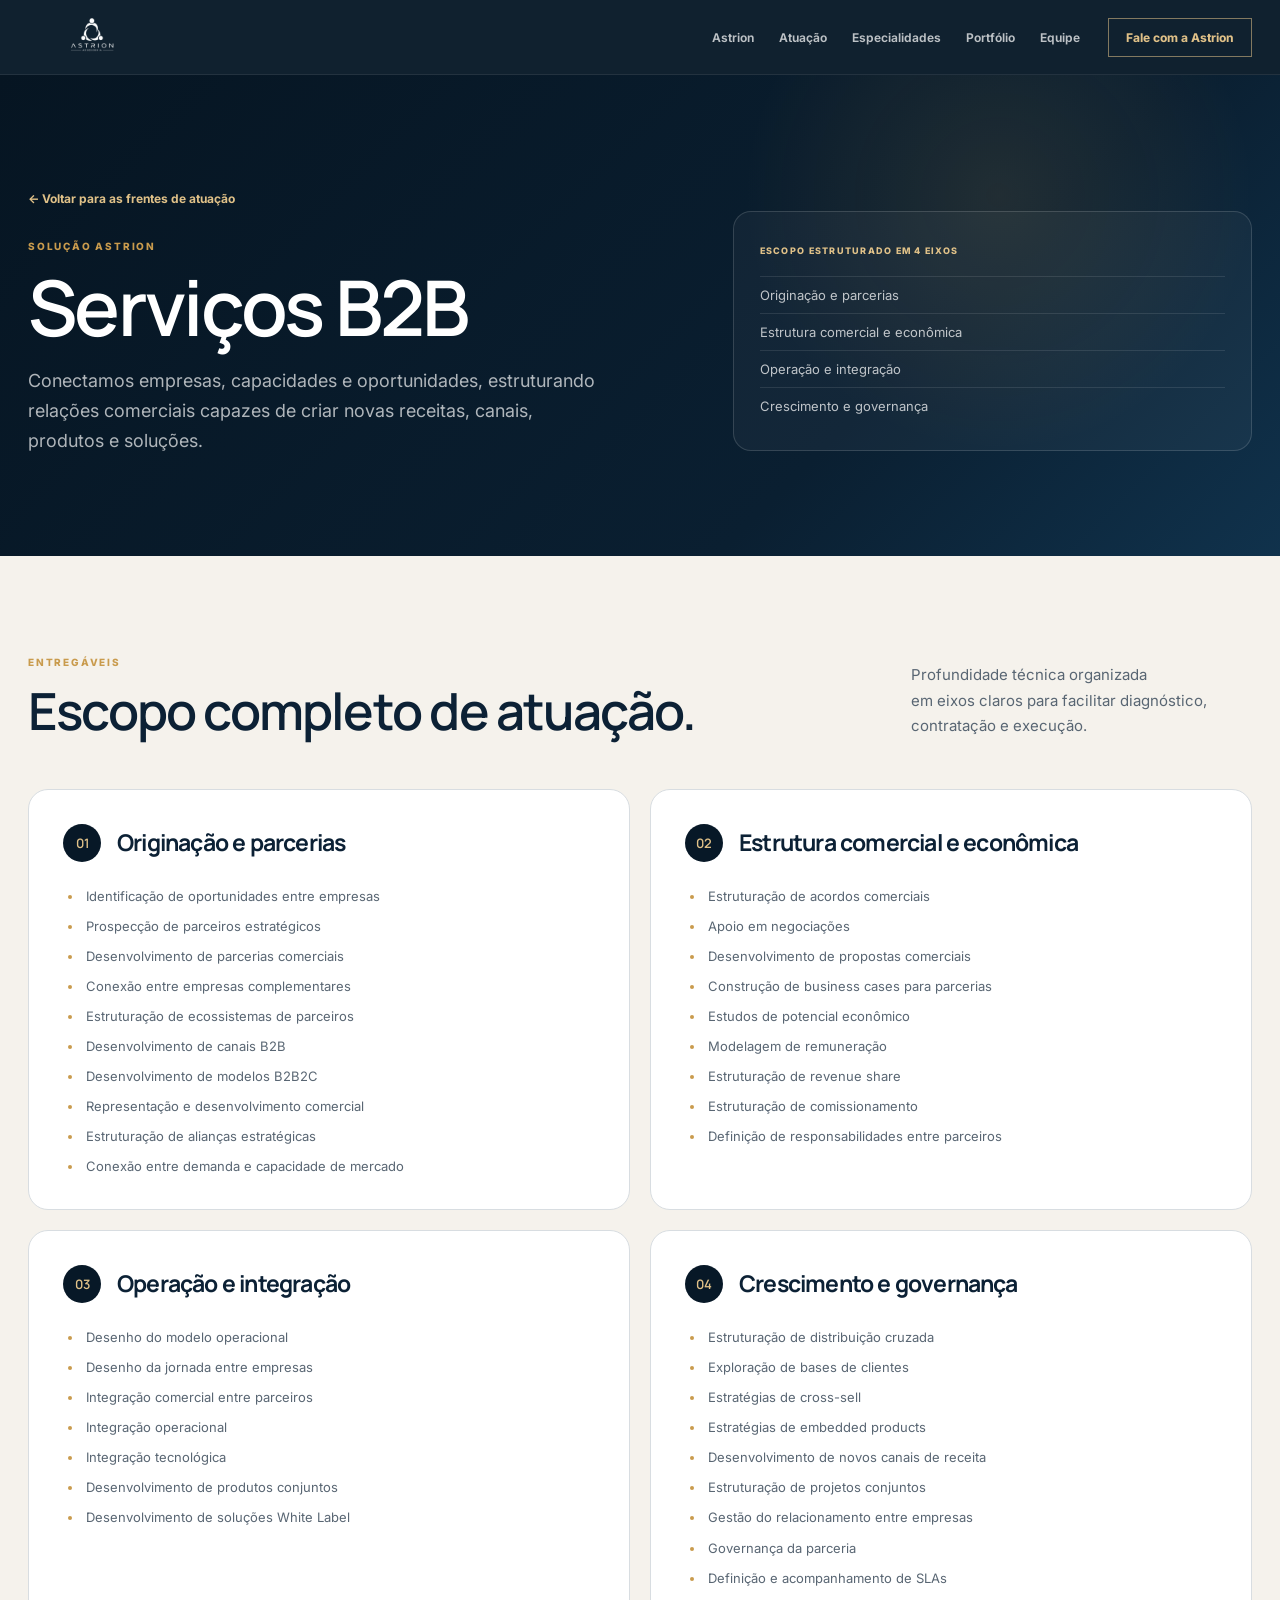
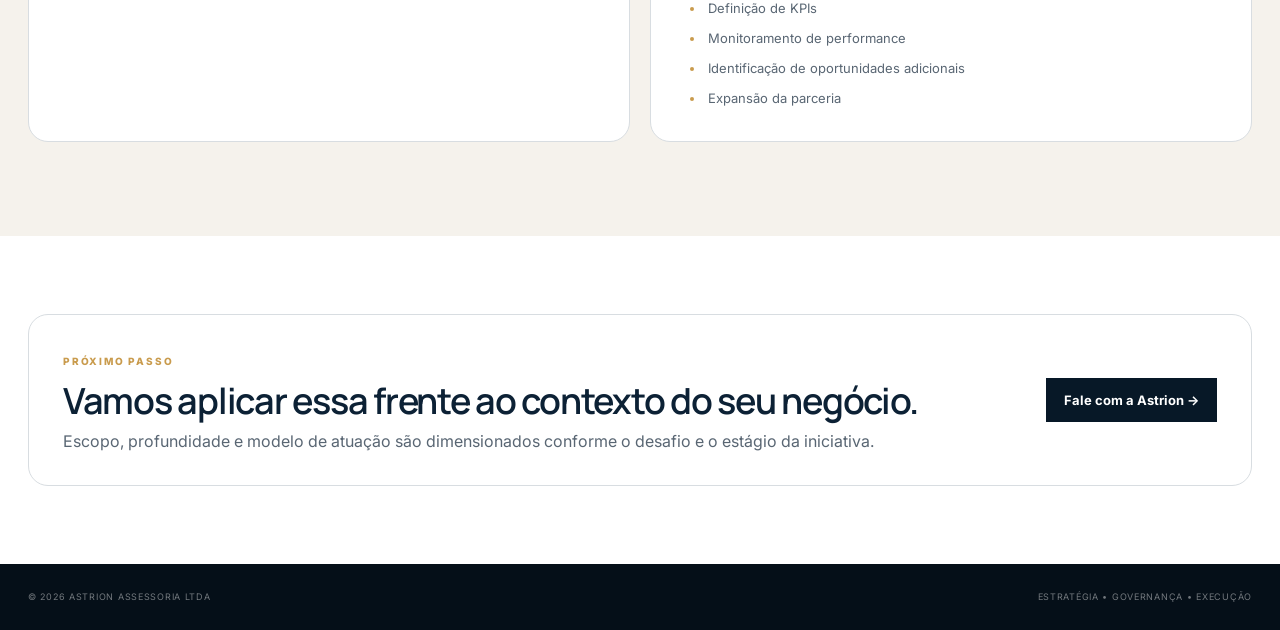
==== commit f89e2cd2: "Fix service-page spacing, typography and card readability" ====
--- a/servicos/b2b.html
+++ b/servicos/b2b.html
@@ -1 +1,10 @@
-<!doctype html><html lang="pt-BR"><head><meta charset="utf-8"><meta name="viewport" content="width=device-width,initial-scale=1,viewport-fit=cover"><meta name="theme-color" content="#071827"><meta name="description" content="Conectamos empresas, capacidades e oportunidades, estruturando relações comerciais capazes de criar novas receitas, canais, produtos e soluções."><title>Serviços B2B | Astrion Assessoria</title><link rel="preconnect" href="https://fonts.googleapis.com"><link rel="preconnect" href="https://fonts.gstatic.com" crossorigin><link href="https://fonts.googleapis.com/css2?family=Inter:wght@400;500;600;700&family=Manrope:wght@500;600;700&display=swap" rel="stylesheet"><link rel="stylesheet" href="../styles.css"></head><body class="service-page"><header class="site-header"><div class="container header-inner"><a class="brand" href="../index.html#inicio"><img src="../assets/astrion-logo.png" alt="Astrion Assessoria"></a><nav class="desktop-nav"><a href="../index.html#astrion">Astrion</a><a href="../index.html#atuacao">Atuação</a><a href="../index.html#especialidades">Especialidades</a><a href="../index.html#portfolio">Portfólio</a><a href="../index.html#equipe">Equipe</a></nav><a class="header-cta" href="../index.html#contato">Fale com a Astrion</a><details class="mobile-nav"><summary aria-label="Abrir menu"><span></span><span></span><span></span></summary><div class="mobile-panel"><a href="../index.html#atuacao">Atuação</a><a href="../index.html#especialidades">Especialidades</a><a href="../index.html#portfolio">Portfólio</a><a href="../index.html#equipe">Equipe</a><a href="../index.html#contato">Contato</a></div></details></div></header><main><section class="service-hero"><div class="container service-hero-grid"><div><a class="service-back" href="../index.html#atuacao">← Voltar para as frentes de atuação</a><span class="eyebrow">SOLUÇÃO ASTRION</span><h1>Serviços B2B</h1><p>Conectamos empresas, capacidades e oportunidades, estruturando relações comerciais capazes de criar novas receitas, canais, produtos e soluções.</p></div><aside class="service-summary"><span>ESCOPO ESTRUTURADO EM 4 EIXOS</span><ul><li>Originação e parcerias</li><li>Estrutura comercial e econômica</li><li>Operação e integração</li><li>Crescimento e governança</li></ul></aside></div></section><section class="deliverables-section"><div class="container section-heading"><div><span class="eyebrow">ENTREGÁVEIS</span><h2>Escopo completo de atuação.</h2></div><p>Profundidade técnica organizada em eixos claros para facilitar diagnóstico, contratação e execução.</p></div><div class="container deliverable-grid"><article class="deliverable-group"><div class="deliverable-head"><b>01</b><h3>Originação e parcerias</h3></div><ul><li>Identificação de oportunidades entre empresas</li><li>Prospecção de parceiros estratégicos</li><li>Desenvolvimento de parcerias comerciais</li><li>Conexão entre empresas complementares</li><li>Estruturação de ecossistemas de parceiros</li><li>Desenvolvimento de canais B2B</li><li>Desenvolvimento de modelos B2B2C</li><li>Representação e desenvolvimento comercial</li><li>Estruturação de alianças estratégicas</li><li>Conexão entre demanda e capacidade de mercado</li></ul></article><article class="deliverable-group"><div class="deliverable-head"><b>02</b><h3>Estrutura comercial e econômica</h3></div><ul><li>Estruturação de acordos comerciais</li><li>Apoio em negociações</li><li>Desenvolvimento de propostas comerciais</li><li>Construção de business cases para parcerias</li><li>Estudos de potencial econômico</li><li>Modelagem de remuneração</li><li>Estruturação de revenue share</li><li>Estruturação de comissionamento</li><li>Definição de responsabilidades entre parceiros</li></ul></article><article class="deliverable-group"><div class="deliverable-head"><b>03</b><h3>Operação e integração</h3></div><ul><li>Desenho do modelo operacional</li><li>Desenho da jornada entre empresas</li><li>Integração comercial entre parceiros</li><li>Integração operacional</li><li>Integração tecnológica</li><li>Desenvolvimento de produtos conjuntos</li><li>Desenvolvimento de soluções White Label</li></ul></article><article class="deliverable-group"><div class="deliverable-head"><b>04</b><h3>Crescimento e governança</h3></div><ul><li>Estruturação de distribuição cruzada</li><li>Exploração de bases de clientes</li><li>Estratégias de cross-sell</li><li>Estratégias de embedded products</li><li>Desenvolvimento de novos canais de receita</li><li>Estruturação de projetos conjuntos</li><li>Gestão do relacionamento entre empresas</li><li>Governança da parceria</li><li>Definição e acompanhamento de SLAs</li><li>Definição de KPIs</li><li>Monitoramento de performance</li><li>Identificação de oportunidades adicionais</li><li>Expansão da parceria</li></ul></article></div></section><section class="service-cta"><div class="container service-cta-box"><div><span class="eyebrow">PRÓXIMO PASSO</span><h2>Vamos aplicar essa frente ao contexto do seu negócio.</h2><p>Escopo, profundidade e modelo de atuação são dimensionados conforme o desafio e o estágio da iniciativa.</p></div><a href="../index.html#contato">Fale com a Astrion →</a></div></section></main><footer class="site-footer"><div class="container footer-inner"><span>© 2026 Astrion Assessoria LTDA</span><span>Estratégia • Governança • Execução</span></div></footer></body></html>+<!doctype html><html lang="pt-BR"><head><meta charset="utf-8"><meta name="viewport" content="width=device-width,initial-scale=1,viewport-fit=cover"><meta name="theme-color" content="#071827"><meta name="description" content="Conectamos empresas, capacidades e oportunidades, estruturando relações comerciais capazes de criar novas receitas, canais, produtos e soluções."><title>Serviços B2B | Astrion Assessoria</title><link rel="preconnect" href="https://fonts.googleapis.com"><link rel="preconnect" href="https://fonts.gstatic.com" crossorigin><link href="https://fonts.googleapis.com/css2?family=Inter:wght@400;500;600;700&family=Manrope:wght@500;600;700&display=swap" rel="stylesheet"><link rel="stylesheet" href="../styles.css"></head><body class="service-page"><header class="site-header"><div class="container header-inner"><a class="brand" href="../index.html#inicio"><img src="../assets/astrion-logo.png" alt="Astrion Assessoria"></a><nav class="desktop-nav"><a href="../index.html#astrion">Astrion</a><a href="../index.html#atuacao">Atuação</a><a href="../index.html#especialidades">Especialidades</a><a href="../index.html#portfolio">Portfólio</a><a href="../index.html#equipe">Equipe</a></nav><a class="header-cta" href="../index.html#contato">Fale com a Astrion</a><details class="mobile-nav"><summary aria-label="Abrir menu"><span></span><span></span><span></span></summary><div class="mobile-panel"><a href="../index.html#atuacao">Atuação</a><a href="../index.html#especialidades">Especialidades</a><a href="../index.html#portfolio">Portfólio</a><a href="../index.html#equipe">Equipe</a><a href="../index.html#contato">Contato</a></div></details></div></header><main><section class="service-hero"><div class="container service-hero-grid"><div class="service-title-block"><div class="service-back-row"><a class="service-back" href="../index.html#atuacao">← Voltar para as frentes de atuação</a></div><span class="eyebrow service-eyebrow">SOLUÇÃO ASTRION</span><h1>Serviços B2B</h1><p>Conectamos empresas, capacidades e oportunidades, estruturando relações comerciais capazes de criar novas receitas, canais, produtos e soluções.</p></div><aside class="service-summary"><span>ESCOPO ESTRUTURADO EM 4 EIXOS</span><ul><li>Originação e parcerias</li><li>Estrutura comercial e econômica</li><li>Operação e integração</li><li>Crescimento e governança</li></ul></aside></div></section><section class="deliverables-section"><div class="container section-heading"><div><span class="eyebrow">ENTREGÁVEIS</span><h2>Escopo completo de atuação.</h2></div><p>Profundidade técnica organizada em eixos claros para facilitar diagnóstico, contratação e execução.</p></div><div class="container deliverable-grid"><article class="deliverable-group"><div class="deliverable-head"><b>01</b><h3>Originação e parcerias</h3></div><ul><li>Identificação de oportunidades entre empresas</li><li>Prospecção de parceiros estratégicos</li><li>Desenvolvimento de parcerias comerciais</li><li>Conexão entre empresas complementares</li><li>Estruturação de ecossistemas de parceiros</li><li>Desenvolvimento de canais B2B</li><li>Desenvolvimento de modelos B2B2C</li><li>Representação e desenvolvimento comercial</li><li>Estruturação de alianças estratégicas</li><li>Conexão entre demanda e capacidade de mercado</li></ul></article><article class="deliverable-group"><div class="deliverable-head"><b>02</b><h3>Estrutura comercial e econômica</h3></div><ul><li>Estruturação de acordos comerciais</li><li>Apoio em negociações</li><li>Desenvolvimento de propostas comerciais</li><li>Construção de business cases para parcerias</li><li>Estudos de potencial econômico</li><li>Modelagem de remuneração</li><li>Estruturação de revenue share</li><li>Estruturação de comissionamento</li><li>Definição de responsabilidades entre parceiros</li></ul></article><article class="deliverable-group"><div class="deliverable-head"><b>03</b><h3>Operação e integração</h3></div><ul><li>Desenho do modelo operacional</li><li>Desenho da jornada entre empresas</li><li>Integração comercial entre parceiros</li><li>Integração operacional</li><li>Integração tecnológica</li><li>Desenvolvimento de produtos conjuntos</li><li>Desenvolvimento de soluções White Label</li></ul></article><article class="deliverable-group"><div class="deliverable-head"><b>04</b><h3>Crescimento e governança</h3></div><ul><li>Estruturação de distribuição cruzada</li><li>Exploração de bases de clientes</li><li>Estratégias de cross-sell</li><li>Estratégias de embedded products</li><li>Desenvolvimento de novos canais de receita</li><li>Estruturação de projetos conjuntos</li><li>Gestão do relacionamento entre empresas</li><li>Governança da parceria</li><li>Definição e acompanhamento de SLAs</li><li>Definição de KPIs</li><li>Monitoramento de performance</li><li>Identificação de oportunidades adicionais</li><li>Expansão da parceria</li></ul></article></div></section><section class="service-cta"><div class="container service-cta-box"><div><span class="eyebrow">PRÓXIMO PASSO</span><h2>Vamos aplicar essa frente ao contexto do seu negócio.</h2><p>Escopo, profundidade e modelo de atuação são dimensionados conforme o desafio e o estágio da iniciativa.</p></div><a href="../index.html#contato">Fale com a Astrion →</a></div></section></main><footer class="site-footer"><div class="container footer-inner"><span>© 2026 Astrion Assessoria LTDA</span><span>Estratégia • Governança • Execução</span></div></footer><script id="typography-qa">
+(()=> {
+  const rx=/(^|[\s(“"'])((?:A|O|E|a|o|e|de|do|da|dos|das|em|no|na|nos|nas|ao|aos|à|às))\s+(?=\S)/gu;
+  document.querySelectorAll("main h1,main h2,main h3,main p,main li,main strong,main small,main span:not(.eyebrow),footer span").forEach(el=>{
+    const w=document.createTreeWalker(el,NodeFilter.SHOW_TEXT);
+    const nodes=[]; while(w.nextNode()) nodes.push(w.currentNode);
+    nodes.forEach(n=>{ n.nodeValue=n.nodeValue.replace(rx,(m,p,w)=>p+w+"\u00A0"); });
+  });
+})();
+</script></body></html>
--- a/styles.css
+++ b/styles.css
@@ -1,2 +1,42 @@
 :root{--navy:#071827;--navy2:#0b2235;--navy3:#12344e;--ink:#0c2135;--graphite:#171d23;--slate:#596673;--muted:#89939c;--paper:#f5f2ec;--white:#fff;--line:#d8dde1;--gold:#c99b4d;--gold2:#e0c188;--gold3:#efe4cf;--shadow:0 20px 60px rgba(7,24,39,.12);--shadow2:0 30px 80px rgba(7,24,39,.18);--r:18px;--max:1240px;--ease:cubic-bezier(.2,.7,.2,1)}*{box-sizing:border-box}html{scroll-behavior:smooth}body{margin:0;background:var(--paper);color:var(--ink);font-family:Inter,Arial,sans-serif;-webkit-font-smoothing:antialiased}a{text-decoration:none;color:inherit}img{display:block;max-width:100%}.container{width:min(var(--max),calc(100% - 56px));margin:0 auto}.site-header{position:sticky;top:0;z-index:100;background:rgba(7,24,39,.96);backdrop-filter:blur(18px);border-bottom:1px solid rgba(255,255,255,.08)}.header-inner{height:74px;display:flex;align-items:center;gap:28px}.brand{width:128px;flex:none}.brand img{width:100%;height:48px;object-fit:contain;filter:brightness(0) invert(1)}.desktop-nav{display:flex;gap:25px;margin-left:auto}.desktop-nav a{font-size:12px;font-weight:650;color:rgba(255,255,255,.72);transition:.24s var(--ease)}.desktop-nav a:hover{color:#fff}.header-cta{padding:11px 17px;border:1px solid rgba(224,193,136,.55);color:var(--gold2);font-size:12px;font-weight:750}.mobile-nav{display:none;margin-left:auto;position:relative}.mobile-nav summary{list-style:none;width:44px;height:44px;display:grid;place-content:center;gap:5px}.mobile-nav summary::-webkit-details-marker{display:none}.mobile-nav summary span{width:22px;height:2px;background:#fff}.mobile-panel{position:absolute;right:0;top:50px;width:min(320px,88vw);display:grid;background:var(--navy);border:1px solid rgba(255,255,255,.1);box-shadow:var(--shadow);padding:14px}.mobile-panel a{padding:13px 10px;border-bottom:1px solid rgba(255,255,255,.08);color:#fff;font-size:14px}.eyebrow{display:inline-block;margin-bottom:15px;color:var(--gold);font-size:10px;font-weight:800;letter-spacing:.18em;text-transform:uppercase}h1,h2,h3,p{margin-top:0}h1,h2,h3{font-family:Manrope,Inter,sans-serif;letter-spacing:-.035em}h1{font-size:clamp(47px,5.7vw,80px);line-height:1.015;margin-bottom:26px;font-weight:600}h2{font-size:clamp(35px,4vw,56px);line-height:1.08;margin-bottom:0;font-weight:600}h3{font-size:21px;line-height:1.22}.lead{font-size:20px;line-height:1.58;color:var(--slate)}.section{padding:106px 0}.section-white{background:#fff}.section-light{background:var(--paper)}.section-navy{background:var(--navy);color:#fff}.section-heading{display:grid;grid-template-columns:minmax(0,1.55fr) minmax(300px,.65fr);gap:70px;align-items:end;margin-bottom:50px}.section-heading>p{margin:0;max-width:500px;justify-self:end;color:var(--slate);font-size:15px;line-height:1.7}.section-heading.inverse>p{color:rgba(255,255,255,.64)}.section-heading.inverse h2{color:#fff}.hero{background:radial-gradient(circle at 77% 25%,rgba(201,155,77,.15),transparent 27%),linear-gradient(135deg,#061522,#0a1f31 66%,#10324c);color:#fff;overflow:hidden}.hero-grid{min-height:calc(100svh - 74px);padding:74px 0 88px;display:grid;grid-template-columns:1.08fr .92fr;gap:64px;align-items:center}.hero-copy p{max-width:760px;font-size:18px;line-height:1.7;color:rgba(255,255,255,.7)}.hero-actions{display:flex;gap:12px;flex-wrap:wrap;margin-top:30px}.btn{padding:14px 19px;font-size:13px;font-weight:750;border:1px solid transparent;transition:.25s var(--ease)}.btn-gold{background:var(--gold);color:#10202d}.btn-ghost{border-color:rgba(255,255,255,.24)}.btn:hover{transform:translateY(-2px)}.hero-system{position:relative;padding:28px;border:1px solid rgba(255,255,255,.13);border-radius:28px;background:linear-gradient(180deg,rgba(255,255,255,.055),rgba(255,255,255,.018));box-shadow:0 34px 100px rgba(0,0,0,.24);overflow:hidden}.hero-system:before{content:"";position:absolute;width:420px;height:420px;border-radius:50%;right:-190px;top:-180px;border:1px solid rgba(224,193,136,.14)}.hero-system-head{display:flex;align-items:center;justify-content:space-between;margin-bottom:24px}.hero-system-head span{font-size:9px;letter-spacing:.17em;color:var(--gold2);font-weight:800}.hero-system-head img{width:68px;filter:brightness(0) invert(1);opacity:.9}.hero-roadmap{position:relative;display:grid;gap:10px}.hero-roadmap:before{content:"";position:absolute;left:30px;top:38px;bottom:38px;width:1px;background:linear-gradient(var(--gold2),rgba(224,193,136,.18))}.hero-roadmap article{position:relative;display:grid;grid-template-columns:62px 1fr;gap:20px;padding:18px 20px 18px 0;border:1px solid rgba(255,255,255,.08);border-radius:16px;background:rgba(4,15,24,.34);transition:.28s var(--ease)}.hero-roadmap article b{position:relative;z-index:2;width:38px;height:38px;margin-left:11px;border-radius:50%;display:grid;place-items:center;background:var(--navy);border:1px solid rgba(224,193,136,.6);font:600 15px Manrope;color:var(--gold2)}.hero-roadmap small{font-size:8px;letter-spacing:.14em;color:rgba(224,193,136,.78)}.hero-roadmap h3{margin:4px 0 6px;font-size:21px}.hero-roadmap p{margin:0;font-size:12px;line-height:1.55;color:rgba(255,255,255,.58)}.hero-system-foot{display:flex;align-items:center;gap:14px;margin-top:20px;color:rgba(255,255,255,.48);font-size:9px;letter-spacing:.12em;text-transform:uppercase}.hero-system-foot i{height:1px;background:linear-gradient(90deg,var(--gold),rgba(224,193,136,.15));flex:1}.executive-strip{border-top:1px solid rgba(255,255,255,.09);border-bottom:1px solid rgba(255,255,255,.09);background:rgba(3,13,21,.45)}.strip-grid{display:grid;grid-template-columns:repeat(5,1fr)}.strip-grid>div{position:relative;min-height:108px;padding:21px 20px 18px;border-left:1px solid rgba(255,255,255,.08);transition:.28s var(--ease)}.strip-grid>div:first-child{border-left:none}.strip-grid em{position:absolute;right:15px;top:15px;font-style:normal;font:600 22px Manrope;color:rgba(224,193,136,.13)}.strip-grid span{display:block;font-size:8px;letter-spacing:.15em;color:var(--gold2);font-weight:800;margin-bottom:8px}.strip-grid strong{display:block;max-width:170px;color:#fff;font-size:13px;line-height:1.35}.origin-grid{display:grid;grid-template-columns:1.15fr .85fr;gap:86px;align-items:start}.origin-story p{font-size:16px;line-height:1.72;color:var(--slate)}.origin-story .lead{font-size:21px;color:var(--ink)}.origin-emphasis{padding:20px 22px;border-left:3px solid var(--gold);background:#fff;box-shadow:var(--shadow);color:var(--ink)!important;font-weight:600}.origin-pillars{display:grid;grid-template-columns:repeat(3,1fr);gap:16px;margin-top:58px}.origin-pillars article{padding:30px;border:1px solid var(--line);border-radius:var(--r);background:#fff;min-height:215px}.origin-pillars span{font-size:9px;color:var(--gold);font-weight:800}.origin-pillars h3{margin:34px 0 10px}.origin-pillars p{margin:0;color:var(--slate);font-size:14px;line-height:1.62}.services-grid{display:grid;grid-template-columns:repeat(12,1fr);gap:14px}.service-card{min-height:260px;padding:28px;border:1px solid rgba(255,255,255,.13);border-radius:var(--r);background:rgba(255,255,255,.026);display:flex;flex-direction:column;transition:.28s var(--ease)}.service-card:nth-child(-n+3){grid-column:span 4}.service-card:nth-child(n+4){grid-column:span 3}.service-top{display:flex;align-items:center;justify-content:space-between}.service-top b{font-size:9px;color:var(--gold2)}.service-top span{font-size:10px;color:rgba(255,255,255,.35)}.service-card h3{margin:38px 0 12px;color:#fff}.service-card p{font-size:13px;line-height:1.63;color:rgba(255,255,255,.58);margin:0}.service-link{margin-top:auto;padding-top:20px;color:var(--gold2);font-size:12px;font-weight:700}.service-link span{display:inline-block;transition:.2s var(--ease)}.scope-grid{display:grid;grid-template-columns:repeat(12,1fr);gap:16px}.scope-card{padding:30px;border:1px solid var(--line);border-radius:var(--r);background:#fff;min-height:240px;grid-column:span 4}.scope-card:nth-child(n+4){grid-column:span 3}.scope-primary{background:var(--navy);color:#fff}.scope-card>span{font-size:9px;letter-spacing:.12em;color:var(--gold);font-weight:800}.scope-card h3{font-size:24px;margin:28px 0 12px}.scope-card p{font-size:14px;line-height:1.63;color:var(--slate);margin:0}.scope-primary p{color:rgba(255,255,255,.62)}.scope-card ul{list-style:none;padding:0;margin:24px 0 0;display:grid;grid-template-columns:1fr 1fr;gap:0 18px}.scope-card li{padding:9px 0;border-top:1px solid rgba(255,255,255,.12);font-size:12px;color:rgba(255,255,255,.78)}.method-section{background:radial-gradient(circle at 78% 18%,rgba(201,155,77,.09),transparent 24%),#171d23;color:#fff}.method-grid{display:grid;grid-template-columns:repeat(3,1fr);gap:14px}.method-card{position:relative;padding:28px;border:1px solid rgba(255,255,255,.12);border-radius:var(--r);background:#202830;min-height:230px;overflow:hidden}.method-card:before{content:"";position:absolute;left:0;top:0;width:100%;height:2px;background:linear-gradient(90deg,var(--gold),transparent);transform:scaleX(.24);transform-origin:left;transition:.28s var(--ease)}.method-card b{font:600 28px Manrope;color:rgba(224,193,136,.18)}.method-card small{display:block;margin-top:22px;font-size:8px;letter-spacing:.14em;color:var(--gold2)}.method-card h3{margin:7px 0 10px;color:#fff}.method-card p{margin:0;font-size:13px;line-height:1.62;color:rgba(255,255,255,.6)}.governance-controls{display:grid;grid-template-columns:repeat(5,1fr);gap:10px;margin-top:26px}.governance-controls div{padding:16px;border:1px solid rgba(255,255,255,.1);border-radius:12px;background:rgba(255,255,255,.025)}.governance-controls span{display:block;font-size:8px;letter-spacing:.12em;color:var(--gold2);margin-bottom:6px}.governance-controls strong{font-size:11px;color:rgba(255,255,255,.76)}.integrator-grid{display:grid;grid-template-columns:.85fr 1.15fr;gap:78px;align-items:center}.integrator-copy h2{max-width:540px}.integrator-copy>p{font-size:17px;line-height:1.68;color:var(--slate);max-width:540px}.integrator-proof{margin-top:28px;padding:19px 20px;border-left:3px solid var(--gold);background:#fff;box-shadow:var(--shadow)}.integrator-proof strong{display:block;margin-bottom:5px}.integrator-proof span{font-size:13px;line-height:1.58;color:var(--slate)}.system-map{position:relative;display:grid;grid-template-columns:repeat(3,1fr);grid-template-rows:repeat(3,122px);gap:14px;padding:28px;border:1px solid var(--line);border-radius:30px;background:linear-gradient(145deg,#fff,#f0ede6);box-shadow:var(--shadow);overflow:hidden}.system-glow{position:absolute;width:380px;height:380px;border-radius:50%;background:radial-gradient(circle,rgba(201,155,77,.14),transparent 68%);left:50%;top:50%;transform:translate(-50%,-50%)}.system-node,.system-core{position:relative;z-index:2;border-radius:15px;display:grid;place-items:center;text-align:center}.system-node{background:var(--navy);color:#fff;padding:14px;font-size:12px;font-weight:700;box-shadow:0 14px 34px rgba(7,24,39,.12);transition:.28s var(--ease)}.system-core{grid-column:2;grid-row:2;background:#fff;border:1px solid rgba(201,155,77,.45);box-shadow:0 18px 48px rgba(7,24,39,.12);padding:12px}.system-core img{width:88px;margin:0 auto 6px}.system-core strong{font-size:10px;letter-spacing:.12em}.system-core span{font-size:9px;color:var(--slate);margin-top:3px}.n1{grid-column:2;grid-row:1}.n2{grid-column:3;grid-row:1}.n3{grid-column:3;grid-row:2}.n4{grid-column:3;grid-row:3}.n5{grid-column:2;grid-row:3}.n6{grid-column:1;grid-row:3}.n7{grid-column:1;grid-row:2}.n8{grid-column:1;grid-row:1}.metrics-grid{display:grid;grid-template-columns:repeat(5,1fr);gap:14px}.metric-card{padding:27px 24px;border:1px solid var(--line);border-radius:var(--r);background:#fff;min-height:235px;box-shadow:0 14px 40px rgba(7,24,39,.07)}.metric-card span{font-size:9px;letter-spacing:.12em;color:var(--gold);font-weight:800}.metric-card strong{display:block;margin:24px 0 10px;font:600 43px Manrope;color:var(--navy)}.metric-card p{font-size:13px;line-height:1.58;color:var(--slate);margin:0}.metric-highlight{background:var(--navy);border-color:var(--navy)}.metric-highlight strong{color:#fff}.metric-highlight p{color:rgba(255,255,255,.66)}.references-grid{display:grid;grid-template-columns:repeat(3,1fr);gap:16px}.reference-card{padding:28px;border:1px solid var(--line);border-radius:var(--r);background:#fff;min-height:218px}.reference-card b{font-size:9px;color:var(--gold)}.reference-card h3{margin:30px 0 10px}.reference-card p{font-size:14px;line-height:1.62;color:var(--slate);margin:0}.team-section{background:linear-gradient(140deg,#061522,#0b2134 68%,#10324c);color:#fff}.team-grid{display:grid;grid-template-columns:repeat(3,1fr);gap:24px}.person-card{background:#fff;color:var(--ink);border-radius:var(--r);overflow:hidden;display:flex;flex-direction:column;box-shadow:0 14px 42px rgba(0,0,0,.16)}.portrait{aspect-ratio:4/5;overflow:hidden;background:#d9d7d1}.portrait img{width:100%;height:100%;object-fit:cover;object-position:center 15%;transition:.35s var(--ease)}.person-copy{padding:22px 22px 25px;display:flex;flex-direction:column;flex:1}.person-tag{font-size:8px;letter-spacing:.12em;text-transform:uppercase;color:var(--gold);font-weight:800;margin-bottom:8px}.person-copy h3{font-size:21px;margin-bottom:7px}.role{font-size:10px;line-height:1.4;font-weight:800;letter-spacing:.04em;text-transform:uppercase;color:#9a7435;margin-bottom:14px}.person-copy p:last-child{font-size:13px;line-height:1.62;color:var(--slate);margin:0}.engagement-grid{display:grid;grid-template-columns:repeat(4,1fr);gap:14px}.engagement-card{padding:28px;border:1px solid var(--line);border-radius:var(--r);background:#fff;min-height:250px;display:flex;flex-direction:column}.engagement-card b{font-size:9px;color:var(--gold)}.engagement-card h3{margin:34px 0 10px}.engagement-card p{font-size:13px;line-height:1.62;color:var(--slate);margin:0}.engagement-card>span{margin-top:auto;padding-top:24px;font-size:10px;letter-spacing:.08em;text-transform:uppercase;color:#8e6d34;font-weight:800}.contact-section{padding:100px 0;background:radial-gradient(circle at 78% 30%,rgba(201,155,77,.11),transparent 25%),linear-gradient(135deg,#06131f,#0b2134 70%,#113650);color:#fff}.contact-grid{display:grid;grid-template-columns:1.25fr .75fr;gap:78px;align-items:center}.signature-copy h2{max-width:680px}.astrion-signature{display:grid;grid-template-columns:repeat(7,1fr);gap:10px;margin-top:38px}.astrion-signature div{min-width:0;padding-top:14px;border-top:1px solid rgba(224,193,136,.3)}.astrion-signature b{display:inline;font:600 24px Manrope;color:var(--gold2)}.astrion-signature span{font-size:11px;color:rgba(255,255,255,.68)}.contact-panel{padding:34px;border:1px solid rgba(255,255,255,.15);border-radius:22px;background:rgba(255,255,255,.045);box-shadow:0 24px 60px rgba(0,0,0,.12)}.contact-brand{display:flex;align-items:center;justify-content:space-between;gap:20px}.contact-brand img{width:130px;filter:brightness(0) invert(1)}.contact-brand span{font-size:8px;letter-spacing:.14em;color:var(--gold2)}.contact-rule{height:1px;background:linear-gradient(90deg,var(--gold),rgba(224,193,136,.08));margin:24px 0}.contact-panel h3{font-size:24px;margin-bottom:10px}.contact-panel p{font-size:14px;line-height:1.62;color:rgba(255,255,255,.62)}.contact-links{display:grid;gap:8px;margin-top:22px}.contact-links a{font-size:13px;color:var(--gold2);font-weight:650}.site-footer{background:#050f18;color:rgba(255,255,255,.44);font-size:9px;letter-spacing:.08em;text-transform:uppercase}.footer-inner{min-height:66px;display:flex;align-items:center;justify-content:space-between;gap:20px}.reveal-card,.system-node,.strip-grid>div{transition:transform .28s var(--ease),box-shadow .28s var(--ease),border-color .28s var(--ease),background-color .28s var(--ease)}@media(hover:hover) and (pointer:fine){.hero-roadmap article:hover{transform:translateX(6px);border-color:rgba(224,193,136,.42);background:rgba(255,255,255,.055)}.strip-grid>div:hover{background:rgba(255,255,255,.045)}.service-card:hover,.scope-card:hover,.origin-pillars article:hover,.method-card:hover,.metric-card:hover,.reference-card:hover,.person-card:hover,.engagement-card:hover{transform:translateY(-6px);box-shadow:var(--shadow2);border-color:rgba(201,155,77,.5)}.service-card:hover{background:rgba(255,255,255,.055)}.service-card:hover .service-link span{transform:translateX(5px)}.method-card:hover{background:#25303a}.method-card:hover:before{transform:scaleX(1)}.system-node:hover{transform:translateY(-5px) scale(1.015);background:var(--navy3);box-shadow:var(--shadow2)}.person-card:hover .portrait img{transform:scale(1.035)}}a:focus-visible,summary:focus-visible{outline:2px solid var(--gold2);outline-offset:4px}@media(max-width:1120px){.desktop-nav,.header-cta{display:none}.mobile-nav{display:block}.hero-grid,.origin-grid,.integrator-grid,.contact-grid{grid-template-columns:1fr;gap:34px}.hero-grid{min-height:auto}.section-heading{grid-template-columns:1fr;gap:24px}.section-heading>p{justify-self:start;max-width:780px}.services-grid,.scope-grid{grid-template-columns:repeat(2,1fr)}.service-card,.service-card:nth-child(-n+3),.service-card:nth-child(n+4),.scope-card,.scope-card:nth-child(n+4){grid-column:auto}.metrics-grid{grid-template-columns:repeat(3,1fr)}.team-grid{grid-template-columns:repeat(2,1fr)}.engagement-grid{grid-template-columns:repeat(2,1fr)}.astrion-signature{grid-template-columns:repeat(4,1fr)}}@media(max-width:760px){.container{width:min(var(--max),calc(100% - 34px))}.header-inner{height:64px}.brand{width:108px}.brand img{height:42px}.section{padding:76px 0}.hero-grid{padding:62px 0}.hero-copy p{font-size:16px}.hero-system{padding:20px}.hero-roadmap article{grid-template-columns:52px 1fr}.hero-system-head img{width:56px}.strip-grid{grid-template-columns:1fr 1fr}.strip-grid>div{min-height:92px;border-top:1px solid rgba(255,255,255,.08)}.strip-grid>div:nth-child(odd){border-left:none}.origin-pillars,.services-grid,.scope-grid,.method-grid,.metrics-grid,.references-grid,.team-grid,.engagement-grid{grid-template-columns:1fr}.governance-controls{grid-template-columns:1fr 1fr}.system-map{grid-template-columns:1fr 1fr;grid-template-rows:auto;padding:18px}.system-core{grid-column:1/-1;grid-row:auto;min-height:130px}.system-node{grid-column:auto!important;grid-row:auto!important;min-height:74px}.astrion-signature{grid-template-columns:1fr 1fr}.contact-section{padding:76px 0}.footer-inner{min-height:82px;flex-direction:column;justify-content:center;text-align:center}}@media(max-width:460px){h1{font-size:42px}h2{font-size:34px}.hero-actions{display:grid}.btn{text-align:center}.strip-grid{grid-template-columns:1fr}.strip-grid>div{border-left:none}.governance-controls{grid-template-columns:1fr}.astrion-signature{grid-template-columns:1fr}}@media(prefers-reduced-motion:reduce){html{scroll-behavior:auto}*{transition:none!important}}
-/* service pages */.service-page{background:#fff}.service-hero{padding:112px 0 82px;background:radial-gradient(circle at 78% 25%,rgba(201,155,77,.12),transparent 24%),linear-gradient(135deg,#061522,#0a1f31 68%,#10324c);color:#fff}.service-hero-grid{display:grid;grid-template-columns:1.1fr .9fr;gap:70px;align-items:end}.service-back{display:inline-block;margin-bottom:28px;color:var(--gold2);font-size:12px;font-weight:700}.service-hero h1{font-size:clamp(48px,6vw,78px);margin-bottom:20px}.service-hero p{font-size:18px;line-height:1.68;color:rgba(255,255,255,.68);max-width:760px}.service-summary{padding:26px;border:1px solid rgba(255,255,255,.14);border-radius:18px;background:rgba(255,255,255,.04)}.service-summary span{font-size:9px;letter-spacing:.14em;color:var(--gold2);font-weight:800}.service-summary ul{list-style:none;padding:0;margin:18px 0 0}.service-summary li{padding:10px 0;border-top:1px solid rgba(255,255,255,.1);font-size:13px;color:rgba(255,255,255,.73)}.deliverables-section{padding:94px 0;background:var(--paper)}.deliverable-grid{display:grid;grid-template-columns:repeat(2,1fr);gap:18px}.deliverable-group{padding:32px;border:1px solid var(--line);border-radius:20px;background:#fff;min-height:100%;transition:.28s var(--ease)}.deliverable-head{display:flex;align-items:flex-start;gap:16px;margin-bottom:22px}.deliverable-head b{flex:0 0 auto;width:38px;height:38px;border-radius:50%;display:grid;place-items:center;background:var(--navy);color:var(--gold2);font:600 13px Manrope}.deliverable-head h3{margin:4px 0 0;font-size:23px}.deliverable-group ul{columns:2;column-gap:30px;margin:0;padding-left:18px}.deliverable-group li{break-inside:avoid;margin:0 0 9px;color:var(--slate);font-size:13px;line-height:1.55}.service-cta{padding:78px 0;background:#fff}.service-cta-box{display:grid;grid-template-columns:1fr auto;gap:30px;align-items:center;padding:34px;border:1px solid var(--line);border-radius:20px}.service-cta-box h2{font-size:36px}.service-cta-box p{color:var(--slate);margin:10px 0 0}.service-cta-box a{padding:14px 18px;background:var(--navy);color:#fff;font-size:13px;font-weight:700}@media(hover:hover) and (pointer:fine){.deliverable-group:hover{transform:translateY(-6px);box-shadow:var(--shadow2);border-color:rgba(201,155,77,.5)}}@media(max-width:1120px){.service-hero-grid{grid-template-columns:1fr;gap:34px}.deliverable-group ul{columns:1}}@media(max-width:760px){.service-hero{padding:82px 0 62px}.deliverables-section{padding:70px 0}.deliverable-grid{grid-template-columns:1fr}.service-cta-box{grid-template-columns:1fr}.service-cta-box a{justify-self:start}}+/* service pages */.service-page{background:#fff}.service-hero{padding:112px 0 82px;background:radial-gradient(circle at 78% 25%,rgba(201,155,77,.12),transparent 24%),linear-gradient(135deg,#061522,#0a1f31 68%,#10324c);color:#fff}.service-hero-grid{display:grid;grid-template-columns:1.1fr .9fr;gap:70px;align-items:end}.service-back{display:inline-block;margin-bottom:28px;color:var(--gold2);font-size:12px;font-weight:700}.service-hero h1{font-size:clamp(48px,6vw,78px);margin-bottom:20px}.service-hero p{font-size:18px;line-height:1.68;color:rgba(255,255,255,.68);max-width:760px}.service-summary{padding:26px;border:1px solid rgba(255,255,255,.14);border-radius:18px;background:rgba(255,255,255,.04)}.service-summary span{font-size:9px;letter-spacing:.14em;color:var(--gold2);font-weight:800}.service-summary ul{list-style:none;padding:0;margin:18px 0 0}.service-summary li{padding:10px 0;border-top:1px solid rgba(255,255,255,.1);font-size:13px;color:rgba(255,255,255,.73)}.deliverables-section{padding:94px 0;background:var(--paper)}.deliverable-grid{display:grid;grid-template-columns:repeat(2,1fr);gap:18px}.deliverable-group{padding:32px;border:1px solid var(--line);border-radius:20px;background:#fff;min-height:100%;transition:.28s var(--ease)}.deliverable-head{display:flex;align-items:flex-start;gap:16px;margin-bottom:22px}.deliverable-head b{flex:0 0 auto;width:38px;height:38px;border-radius:50%;display:grid;place-items:center;background:var(--navy);color:var(--gold2);font:600 13px Manrope}.deliverable-head h3{margin:4px 0 0;font-size:23px}.deliverable-group ul{columns:2;column-gap:30px;margin:0;padding-left:18px}.deliverable-group li{break-inside:avoid;margin:0 0 9px;color:var(--slate);font-size:13px;line-height:1.55}.service-cta{padding:78px 0;background:#fff}.service-cta-box{display:grid;grid-template-columns:1fr auto;gap:30px;align-items:center;padding:34px;border:1px solid var(--line);border-radius:20px}.service-cta-box h2{font-size:36px}.service-cta-box p{color:var(--slate);margin:10px 0 0}.service-cta-box a{padding:14px 18px;background:var(--navy);color:#fff;font-size:13px;font-weight:700}@media(hover:hover) and (pointer:fine){.deliverable-group:hover{transform:translateY(-6px);box-shadow:var(--shadow2);border-color:rgba(201,155,77,.5)}}@media(max-width:1120px){.service-hero-grid{grid-template-columns:1fr;gap:34px}.deliverable-group ul{columns:1}}@media(max-width:760px){.service-hero{padding:82px 0 62px}.deliverables-section{padding:70px 0}.deliverable-grid{grid-template-columns:1fr}.service-cta-box{grid-template-columns:1fr}.service-cta-box a{justify-self:start}}
+/* ===== TYPOGRAPHY & SPACING QA PASS ===== */
+h1,h2,h3{ text-wrap:balance; overflow-wrap:normal; word-break:normal; hyphens:none; }
+p,li{ text-wrap:pretty; overflow-wrap:normal; word-break:normal; hyphens:none; }
+
+/* Astrion integrator — intentional vertical rhythm */
+.integrator-copy h2{ margin-bottom:30px; max-width:520px; }
+.integrator-copy>p{ margin-top:0; margin-bottom:0; max-width:525px; line-height:1.76; }
+.integrator-proof{ margin-top:34px; }
+
+/* Service detail pages */
+.service-title-block{ min-width:0; }
+.service-back-row{ display:block; margin-bottom:32px; }
+.service-back{ display:inline-flex; align-items:center; width:auto; margin:0; line-height:1.4; }
+.service-eyebrow{ display:block; margin-bottom:16px; }
+.service-hero-grid{ align-items:center; }
+.service-summary{ align-self:center; }
+.deliverable-grid{ grid-template-columns:repeat(2,minmax(0,1fr)); align-items:start; gap:20px; }
+.deliverable-group{ min-width:0; padding:34px 34px 32px; }
+.deliverable-group ul{ columns:1!important; column-count:1!important; display:grid; gap:9px; margin:0; padding-left:20px; }
+.deliverable-group li{ margin:0; padding-left:3px; line-height:1.62; }
+.deliverable-group li::marker{ color:var(--gold); }
+.deliverable-head{ margin-bottom:24px; }
+.deliverable-head h3{ line-height:1.25; }
+.service-hero h1{ text-wrap:balance; max-width:760px; }
+.service-hero p{ max-width:760px; text-wrap:pretty; }
+.service-summary li{ text-wrap:pretty; }
+.astrion-signature span{ white-space:nowrap; }
+.astrion-signature div:first-child{ border-top-color:rgba(224,193,136,.65); }
+
+@media(max-width:1120px){
+  .integrator-copy h2,.integrator-copy>p{max-width:760px}
+  .service-back-row{margin-bottom:26px}
+}
+@media(max-width:760px){
+  .integrator-copy h2{margin-bottom:22px}
+  .integrator-proof{margin-top:26px}
+  .service-back-row{margin-bottom:24px}
+  .deliverable-grid{grid-template-columns:1fr}
+  .deliverable-group{padding:28px 24px 26px}
+}
